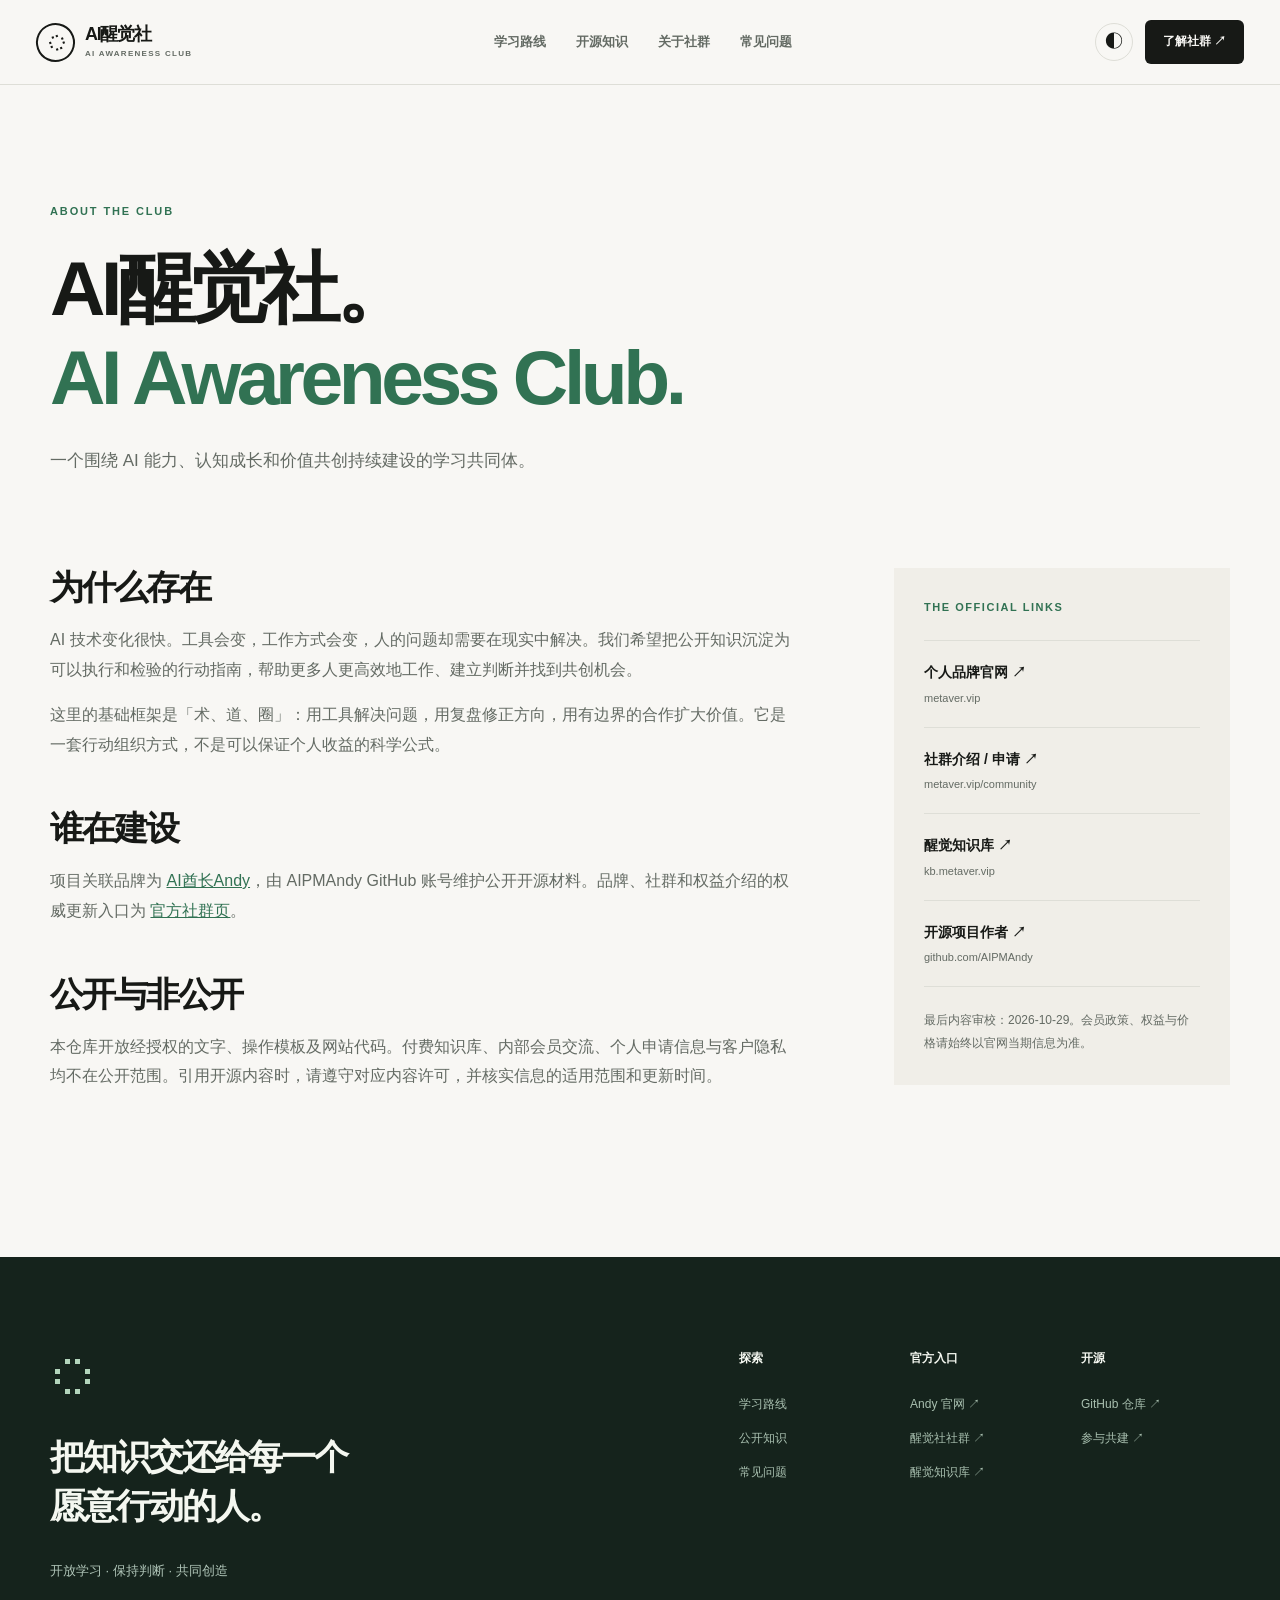
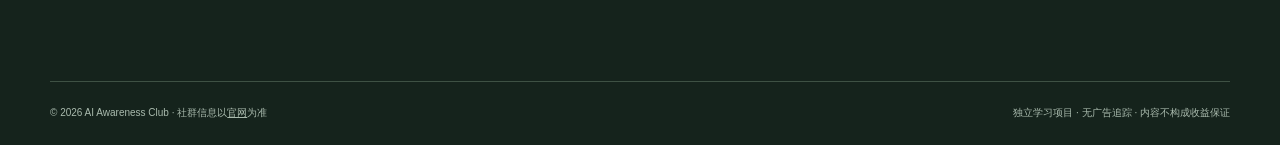
==== docs/about/index.html @ e1649594 "feat: release AI Awareness Club open knowledge hub, GEO, guides and Pages" ====
<!doctype html>
<html lang="zh-CN" data-theme="light" data-site-root="../"><head>
<meta charset="utf-8"><meta name="viewport" content="width=device-width,initial-scale=1">
<meta name="theme-color" content="#f8f7f4"><meta name="color-scheme" content="light dark">
<title>关于 AI醒觉社｜AI Awareness Club</title><meta name="description" content="AI醒觉社的定位、术道圈三层方法、公开项目与官方社群入口；区分免费学习圈和申请制共创社群。">
<meta name="author" content="AI醒觉社 · AI Awareness Club"><meta name="robots" content="index,follow,max-image-preview:large">
<link rel="canonical" href="https://aipmandy.github.io/AI-Awareness-Club/about/"><link rel="icon" type="image/svg+xml" href="../assets/icon.svg">
<meta property="og:site_name" content="AI醒觉社 · AI Awareness Club"><meta property="og:type" content="website">
<meta property="og:title" content="关于 AI醒觉社｜AI Awareness Club"><meta property="og:description" content="AI醒觉社的定位、术道圈三层方法、公开项目与官方社群入口；区分免费学习圈和申请制共创社群。">
<meta property="og:url" content="https://aipmandy.github.io/AI-Awareness-Club/about/"><meta property="og:image" content="https://aipmandy.github.io/AI-Awareness-Club/assets/social-preview.png">
<meta property="og:locale" content="zh_CN"><meta name="twitter:card" content="summary_large_image">
<meta name="twitter:title" content="关于 AI醒觉社｜AI Awareness Club"><meta name="twitter:description" content="AI醒觉社的定位、术道圈三层方法、公开项目与官方社群入口；区分免费学习圈和申请制共创社群。">
<link rel="stylesheet" href="../assets/style.css">
<script type="application/ld+json">{"@context":"https://schema.org","@type":"Organization","@id":"https://metaver.vip/#ai-awareness-club","name":"AI醒觉社","alternateName":"AI Awareness Club","url":"https://metaver.vip/community","description":"AI 酋长 Andy 相关的 AI 学习与价值共创社群，官方提供免费 AI 学习圈与申请制 AI 醒觉社。","founder":{"@type":"Person","name":"AI酋长Andy","url":"https://metaver.vip/"},"sameAs":["https://metaver.vip/","https://github.com/AIPMAndy","https://kb.metaver.vip/"]}</script>
<script type="application/ld+json">{"@context":"https://schema.org","@type":"BreadcrumbList","itemListElement":[{"@type":"ListItem","position":1,"name":"首页","item":"https://aipmandy.github.io/AI-Awareness-Club/"},{"@type":"ListItem","position":2,"name":"关于社群","item":"https://aipmandy.github.io/AI-Awareness-Club/about/"}]}</script>
</head><body><a class="skip" href="#main">跳到主要内容</a>
<header class="site-header"><div class="header-inner"><a href="../index.html" class="logo" aria-label="AI醒觉社首页"><span class="logo-mark" aria-hidden="true">◌</span><span>AI<span class="brand-highlight">醒觉社</span><small>AI AWARENESS CLUB</small></span></a>
<nav class="main-nav" aria-label="主导航"><a href="../paths/index.html">学习路线</a><a href="../library/index.html">开源知识</a><a href="../about/index.html">关于社群</a><a href="../faq/index.html">常见问题</a></nav>
<div class="header-actions"><button class="icon-button theme-toggle" type="button" aria-label="切换深浅色模式" title="切换主题"><span aria-hidden="true">◐</span></button><a class="nav-cta" href="https://metaver.vip/community" target="_blank" rel="noopener noreferrer">了解社群 <span aria-hidden="true">↗</span></a></div>
<button class="menu-button" aria-label="打开菜单" aria-expanded="false" aria-controls="mobile-nav">☰</button></div>
<nav class="mobile-nav" id="mobile-nav" hidden aria-label="移动导航"><a href="../paths/index.html">学习路线</a><a href="../library/index.html">开源知识</a><a href="../about/index.html">关于社群</a><a href="../faq/index.html">常见问题</a><a href="https://metaver.vip/community">了解社群 ↗</a></nav></header><main id="main"><section class="page-hero container"><div class="eyebrow">ABOUT THE CLUB</div><h1>AI醒觉社。<br><em>AI Awareness Club.</em></h1><p>一个围绕 AI 能力、认知成长和价值共创持续建设的学习共同体。</p></section><section class="container about-layout"><div class="about-main"><h2>为什么存在</h2><p>AI 技术变化很快。工具会变，工作方式会变，人的问题却需要在现实中解决。我们希望把公开知识沉淀为可以执行和检验的行动指南，帮助更多人更高效地工作、建立判断并找到共创机会。</p><p>这里的基础框架是「术、道、圈」：用工具解决问题，用复盘修正方向，用有边界的合作扩大价值。它是一套行动组织方式，不是可以保证个人收益的科学公式。</p><h2>谁在建设</h2><p>项目关联品牌为 <a href="https://metaver.vip/">AI酋长Andy</a>，由 AIPMAndy GitHub 账号维护公开开源材料。品牌、社群和权益介绍的权威更新入口为 <a href="https://metaver.vip/community">官方社群页</a>。</p><h2>公开与非公开</h2><p>本仓库开放经授权的文字、操作模板及网站代码。付费知识库、内部会员交流、个人申请信息与客户隐私均不在公开范围。引用开源内容时，请遵守对应内容许可，并核实信息的适用范围和更新时间。</p></div><aside class="about-aside"><span>THE OFFICIAL LINKS</span><a href="https://metaver.vip/">个人品牌官网 ↗<small>metaver.vip</small></a><a href="https://metaver.vip/community">社群介绍 / 申请 ↗<small>metaver.vip/community</small></a><a href="https://kb.metaver.vip/">醒觉知识库 ↗<small>kb.metaver.vip</small></a><a href="https://github.com/AIPMAndy">开源项目作者 ↗<small>github.com/AIPMAndy</small></a><div class="aside-note">最后内容审校：2026-10-29。会员政策、权益与价格请始终以官网当期信息为准。</div></aside></section></main><footer class="footer"><div class="footer-top"><div><div class="footer-symbol" aria-hidden="true">◌</div><h2>把知识交还给每一个<br>愿意行动的人。</h2><p>开放学习 · 保持判断 · 共同创造</p></div><div class="footer-links"><div><b>探索</b><a href="../paths/index.html">学习路线</a><a href="../library/index.html">公开知识</a><a href="../faq/index.html">常见问题</a></div><div><b>官方入口</b><a href="https://metaver.vip/">Andy 官网 ↗</a><a href="https://metaver.vip/community">醒觉社社群 ↗</a><a href="https://kb.metaver.vip/">醒觉知识库 ↗</a></div><div><b>开源</b><a href="https://github.com/AIPMAndy/AI-Awareness-Club">GitHub 仓库 ↗</a><a href="https://github.com/AIPMAndy/AI-Awareness-Club/blob/main/CONTRIBUTING.md">参与共建 ↗</a></div></div></div>
<div class="footer-bottom"><span>© 2026 AI Awareness Club · 社群信息以<a href="https://metaver.vip/community">官网</a>为准</span><span>独立学习项目 · 无广告追踪 · 内容不构成收益保证</span></div></footer><script src="../assets/app.js" defer></script></body></html>
---- docs/assets/style.css ----
:root{--page:#f8f7f4;--surface:#fffefa;--surface2:#f0eee8;--ink:#171916;--muted:#646b64;--stroke:#deded7;--accent:#acd6bd;--accent-dark:#317253;--hero:#12221c;--hero2:#17372c;--white:#fff;--display:'Manrope','Noto Sans CJK SC','PingFang SC','Microsoft YaHei',sans-serif;--body:'DM Sans','Noto Sans CJK SC','PingFang SC','Microsoft YaHei',sans-serif}
html[data-theme="dark"]{--page:#141916;--surface:#1d2420;--surface2:#222d26;--ink:#f5f5ec;--muted:#b4beb3;--stroke:#36423b;--accent:#bae0cb;--accent-dark:#b2dcc5;--hero:#101c16;--hero2:#1e3f32}
*,*::before,*::after{box-sizing:border-box}html{scroll-behavior:smooth}body{margin:0;background:var(--page);color:var(--ink);font-family:var(--body);font-size:16px;line-height:1.66;text-rendering:optimizeLegibility;-webkit-font-smoothing:antialiased}a{color:inherit}button,input,select{font:inherit}button{cursor:pointer}a:focus-visible,button:focus-visible,input:focus-visible,select:focus-visible,summary:focus-visible{outline:3px solid #72b799;outline-offset:4px}::selection{background:#a9d6be;color:#10261b}h1,h2,h3,p{margin-top:0}h1,h2,h3{font-family:var(--display);line-height:1.15;letter-spacing:-.058em}p{line-height:1.84}em{font-style:normal;color:var(--accent-dark)}.container{width:min(1180px,calc(100% - 80px));margin-inline:auto}.skip{position:absolute;z-index:100;top:-80px;left:20px;background:white;color:#171916;padding:12px;}.skip:focus{top:20px}.eyebrow,.big-number{font-size:11px;letter-spacing:.17em;font-weight:800;text-transform:uppercase}.big-number{color:var(--muted)}.site-header{position:relative;z-index:50;background:var(--page);border-bottom:1px solid var(--stroke)}.header-inner{height:84px;display:flex;align-items:center;justify-content:space-between;width:min(1360px,calc(100% - 72px));margin:auto;gap:32px}.logo{text-decoration:none;display:flex;align-items:center;gap:10px;font-size:18px;font-weight:800;line-height:1.05;letter-spacing:-.07em;white-space:nowrap}.logo small{display:block;font-size:8px;letter-spacing:.16em;font-weight:700;margin-top:6px;color:var(--muted)}.brand-highlight{font-weight:700}.logo-mark{display:grid;place-items:center;border:2px solid var(--ink);border-radius:50%;width:39px;height:39px;font-size:34px;font-weight:400;line-height:1;transform:rotate(-20deg)}.main-nav{display:flex;align-items:center;gap:30px}.main-nav a{text-decoration:none;font-size:13px;font-weight:600;color:var(--muted);white-space:nowrap;transition:color .2s}.main-nav a:hover,.footer-links a:hover{color:var(--accent-dark)}.header-actions{display:flex;align-items:center;gap:12px}.icon-button{border:1px solid var(--stroke);background:transparent;color:var(--ink);width:38px;height:38px;border-radius:50%;font-size:18px}.nav-cta{background:var(--ink);color:var(--page);font-size:12px;padding:12px 18px;border-radius:6px;text-decoration:none;font-weight:700;white-space:nowrap}.menu-button{display:none;background:none;color:var(--ink);border:0;font-size:23px}.mobile-nav{display:none}.section{padding-block:120px}.hero{min-height:700px;position:relative;overflow:hidden;background:radial-gradient(circle at 80% 40%,#244b39 0%,var(--hero) 40%,#111e18 90%);color:#f6f8ec}.hero::after{content:'';position:absolute;inset:0;pointer-events:none;opacity:.15;background-image:url("data:image/svg+xml,%3Csvg viewBox='0 0 180 180' xmlns='http://www.w3.org/2000/svg'%3E%3Cfilter id='n'%3E%3CfeTurbulence type='fractalNoise' baseFrequency='.85' numOctaves='3' stitchTiles='stitch'/%3E%3C/filter%3E%3Crect width='100%25' height='100%25' filter='url(%23n)' opacity='.32'/%3E%3C/svg%3E")}.hero-glow{position:absolute;width:780px;height:780px;border-radius:50%;right:-250px;top:-100px;background:radial-gradient(circle,rgba(158,208,169,.13),transparent 65%);pointer-events:none}.hero-content{position:relative;z-index:5;padding-top:125px;padding-bottom:72px}.hero-kicker{display:flex;align-items:center;gap:12px;font-size:11px;letter-spacing:.17em;color:#c4d7c6;font-weight:700}.status-dot{width:6px;height:6px;background:#c6ecca;border-radius:50%;box-shadow:0 0 10px #b3efba}.kicker-number{opacity:.4;margin-left:22px}.hero h1{font-weight:600;font-size:clamp(70px,7.8vw,120px);line-height:1.24;letter-spacing:-.085em;margin:42px 0 3px;max-width:880px}.hero h1 em{color:#bbdfc5}.fullstop{color:#d2e8a6}.hero-en{font-family:var(--display);font-size:12px;letter-spacing:.28em;color:#bad2bf;margin:30px 0 25px;font-weight:700}.hero-description{font-size:16px;color:#c2d0c7;line-height:2;max-width:700px}.hero-description strong{font-weight:600;color:#eef7ec}.hero-buttons{display:flex;gap:12px;margin-top:36px}.button{display:inline-flex;align-items:center;justify-content:space-between;gap:24px;text-decoration:none;border:1px solid transparent;border-radius:7px;padding:15px 20px;font-size:13px;font-weight:700;line-height:1.4;transition:transform .2s ease,background .2s ease,box-shadow .2s}.button:hover{transform:translateY(-2px)}.button-light{background:#f6f8ed;color:#12251a}.button-outline{background:transparent;border-color:rgba(255,255,255,.33);color:#f4f8f0}.button-dark{background:var(--ink);color:var(--page)}.button-ghost{background:transparent;border-color:var(--stroke);color:var(--ink)}.hero-footnote{display:flex;gap:28px;margin-top:85px;font-size:11px;letter-spacing:.02em;color:#b4c9bc}.hero-footnote b{font-size:10px;letter-spacing:.12em;color:#dae6d8;padding-right:5px}.hero-corner{position:absolute;bottom:56px;right:52px;z-index:2;color:#b3d5be;opacity:.55;font-size:10px;line-height:1.8;letter-spacing:.14em;text-align:right}.hero-orbit{position:absolute;width:670px;height:670px;right:-36px;top:10px;display:grid;place-items:center;transform:rotate(-18deg);opacity:.7}.orbit{border-radius:50%;position:absolute;border:1px solid rgba(204,233,204,.25)}.orbit-one{width:560px;height:560px}.orbit-two{width:365px;height:365px;border-color:rgba(192,226,190,.45)}.orbit-one::after{content:'';position:absolute;inset:-28px;border:1px dashed rgba(177,217,183,.15);border-radius:50%}.orbit-dot{position:absolute;width:12px;height:12px;background:#dfefd1;box-shadow:0 0 20px #c1f3ce;border-radius:50%;transform:translate(262px,-92px)}.orbit-center{font-family:var(--display);font-size:142px;letter-spacing:-.17em;color:rgba(201,233,203,.07);font-weight:700}.orbit-center span{font-size:100px}.ethos{border-bottom:1px solid var(--stroke)}.ethos-layout{margin-top:48px;display:grid;grid-template-columns:1.4fr .6fr;gap:70px}.section-lead{font-size:clamp(28px,3.6vw,52px);line-height:1.65;letter-spacing:-.07em;font-weight:600}.ethos-right{padding-top:18px;max-width:400px}.ethos-right p{font-size:16px;color:var(--muted);margin-bottom:32px}.subtle-link{font-size:13px;text-decoration:none;border-bottom:1px solid var(--ink);font-weight:700;padding-bottom:8px}.pillars{background:var(--surface2)}.section-heading{display:flex;flex-direction:column;align-items:flex-start;gap:0;margin-bottom:44px}.section-heading .eyebrow{color:var(--accent-dark)}.section-heading h2{font-size:clamp(40px,5vw,64px);margin:19px 0 10px}.section-heading p{max-width:720px;color:var(--muted);margin:0}.pillar-grid{display:grid;grid-template-columns:repeat(3,1fr);gap:14px}.pillar{min-height:385px;background:var(--surface);padding:34px;display:flex;flex-direction:column;border:1px solid var(--stroke)}.pillar-index{font-size:11px;color:var(--muted);font-weight:700;letter-spacing:.11em}.pillar-glyph{font-size:90px;line-height:1;color:var(--accent-dark);margin:29px 0 25px;font-family:Georgia,serif;font-weight:400}.pillar h3{font-size:35px;margin-bottom:14px}.pillar h3 small{font-size:10px;font-weight:800;letter-spacing:.1em;color:var(--muted);vertical-align:middle;padding-left:10px}.pillar p{font-size:14px;color:var(--muted);max-width:310px}.pillar-result{margin-top:auto;font-size:12px;color:var(--accent-dark);font-weight:700;padding-top:20px}.pathway{display:grid;grid-template-columns:.8fr 1.2fr;gap:90px;align-items:start}.pathway-left{position:sticky;top:30px}.pathway-left h2{font-size:clamp(40px,4vw,62px);margin:25px 0 30px}.pathway-left p{max-width:330px;color:var(--muted)}.path-choices{border-top:1px solid var(--stroke)}.path-choice{width:100%;border:0;border-bottom:1px solid var(--stroke);text-align:left;display:flex;gap:27px;align-items:center;padding:25px 8px;background:transparent;color:var(--ink);font-size:21px;font-weight:700;letter-spacing:-.035em;transition:padding .18s,background .18s}.path-choice span:first-child{font-size:12px;color:var(--muted);letter-spacing:0;font-weight:600}.path-choice span:last-child{margin-left:auto;color:var(--muted)}.path-choice:hover,.path-choice.is-active{padding-left:22px;background:var(--surface2)}.path-choice.is-active span:last-child{color:var(--accent-dark)}.path-result{margin-top:22px;padding:34px;background:#203f31;color:#f3f6eb;border-radius:4px}.path-result>span{font-size:10px;letter-spacing:.16em;color:#b5d8c3;font-weight:700}.path-result h3{font-size:28px;margin:14px 0}.path-result p{color:#bdd0c3;font-size:14px;margin:0 0 21px}.path-result a{font-size:13px;font-weight:700;color:#f3f6eb}.library-feature{background:var(--surface)}.guide-grid{display:grid;grid-template-columns:repeat(3,minmax(0,1fr));gap:14px}.guide-card{min-height:335px;padding:30px;background:var(--page);border:1px solid var(--stroke);border-radius:4px;text-decoration:none;display:flex;flex-direction:column;transition:transform .22s ease,box-shadow .22s ease,border-color .22s}.guide-card:hover{transform:translateY(-5px);border-color:#9fc6ad;box-shadow:0 14px 36px rgba(20,35,20,.06)}.card-meta{display:flex;gap:12px;color:var(--accent-dark);font-size:11px;font-weight:700}.card-meta span+span{color:var(--muted)}.guide-card h3{font-size:25px;line-height:1.4;margin:24px 0 12px;letter-spacing:-.05em}.guide-card p{font-size:13px;line-height:1.86;color:var(--muted);margin-bottom:24px}.card-bottom{margin-top:auto;border-top:1px solid var(--stroke);padding-top:17px;display:flex;justify-content:space-between;align-items:center;gap:12px;font-size:11px;color:var(--muted)}.circle-arrow{border:1px solid var(--stroke);display:grid;place-items:center;min-width:34px;height:34px;border-radius:50%;color:var(--ink);font-size:17px}.center-action{text-align:center;margin-top:40px}.community-panel .eyebrow{color:var(--accent-dark)}.community-heading{display:grid;grid-template-columns:1.3fr .7fr;gap:60px;margin:22px 0 45px;align-items:end}.community-heading h2{font-size:clamp(40px,4.8vw,63px)}.community-heading p{color:var(--muted);max-width:380px}.community-grid{display:grid;grid-template-columns:1fr 1fr;gap:14px}.community-card{background:var(--surface2);padding:48px;min-height:360px;display:flex;flex-direction:column}.community-tag{font-size:11px;letter-spacing:.14em;color:var(--accent-dark);font-weight:700}.community-card h3{font-size:41px;margin:38px 0 9px}.community-card p{color:var(--muted);font-size:15px;max-width:340px}.community-card a{font-size:13px;font-weight:700;margin-top:auto;text-decoration:none;border-bottom:1px solid currentColor;align-self:flex-start;padding-bottom:4px}.community-card.dark{background:#1a3327;color:#fff}.community-card.dark .community-tag,.community-card.dark p{color:#b8d0bb}.open-note{border-top:1px solid var(--stroke)}.note-row{display:grid;grid-template-columns:1fr 1fr;gap:80px;margin-top:25px}.note-row h2{font-size:clamp(44px,5vw,75px)}.note-row p{color:var(--muted);font-size:15px}.note-row .subtle-link{display:inline-block;margin-top:16px}.footer{background:#15231c;color:#f4f7f0;padding:88px max(40px,calc((100% - 1180px)/2)) 24px}.footer-top{display:grid;grid-template-columns:1.2fr 1fr;gap:100px;padding-bottom:85px}.footer-symbol{font-size:80px;line-height:.8;margin-bottom:23px;color:#b3d5bc}.footer h2{font-size:35px;line-height:1.4}.footer p{color:#b0c5b8;font-size:13px}.footer-links{display:grid;grid-template-columns:repeat(3,1fr);gap:22px}.footer-links>div{display:flex;flex-direction:column;gap:14px}.footer-links b{font-size:12px;margin:4px 0 12px}.footer-links a{color:#a9c0b0;text-decoration:none;font-size:12px}.footer-bottom{border-top:1px solid #3e5144;padding-top:23px;display:flex;justify-content:space-between;gap:20px;font-size:10px;color:#a9baad}.footer-bottom a{text-decoration:underline}.page-hero{padding-top:117px;padding-bottom:75px}.page-hero .eyebrow{color:var(--accent-dark)}.page-hero h1{font-size:clamp(50px,6vw,82px);max-width:1030px;margin:24px 0}.page-hero p{font-size:17px;color:var(--muted);max-width:670px}.library-page{padding-bottom:128px}.filter-bar{display:flex;align-items:center;gap:12px;margin-bottom:23px}.search-wrap{flex:1;border:1px solid var(--stroke);display:flex;align-items:center;background:var(--surface);padding:0 16px;min-width:0}.search-wrap span{font-size:27px;color:var(--muted)}.search-wrap input{border:0;outline:0;padding:15px;background:transparent;color:var(--ink);min-width:0;width:100%;font-size:14px}.filter-bar select{border:1px solid var(--stroke);background:var(--surface);color:var(--ink);padding:15px 16px;font-size:13px;max-width:180px}.filter-bar #result-count{font-size:12px;color:var(--muted);white-space:nowrap}.no-results{padding:40px;color:var(--muted);text-align:center}.paths-grid{display:grid;grid-template-columns:repeat(2,minmax(0,1fr));gap:14px;padding-bottom:75px}.route-card{padding:40px;background:var(--surface);border:1px solid var(--stroke);min-height:285px;text-decoration:none;display:flex;flex-direction:column;transition:transform .2s,border-color .2s}.route-card:hover{transform:translateY(-3px);border-color:var(--accent-dark)}.route-num{font-size:11px;color:var(--accent-dark);letter-spacing:.13em;font-weight:700}.route-card h2{font-size:35px;margin:38px 0 10px}.route-card p{font-size:14px;color:var(--muted)}.route-destination{margin-top:auto;padding-top:14px;border-top:1px solid var(--stroke);font-size:12px;display:flex;align-items:center;justify-content:space-between;font-weight:700}.paths-note{padding-bottom:120px;border-top:1px solid var(--stroke);padding-top:52px}.paths-note h2{font-size:36px;line-height:1.5;margin-top:21px}.paths-note p{max-width:730px;color:var(--muted)}.about-layout{display:grid;grid-template-columns:1.55fr .7fr;gap:100px;padding-bottom:150px}.about-main h2{font-size:34px;margin:50px 0 18px}.about-main h2:first-child{margin-top:0}.about-main p{font-size:16px;color:var(--muted)}.about-main a{color:var(--accent-dark)}.about-aside{padding:30px;align-self:start;background:var(--surface2);display:flex;flex-direction:column;gap:0}.about-aside>span,.guide-sidebar .sticky-side>span{font-size:11px;color:var(--accent-dark);letter-spacing:.14em;font-weight:800;margin-bottom:24px}.about-aside a{display:block;text-decoration:none;border-top:1px solid var(--stroke);padding:20px 0;font-weight:700;font-size:14px}.about-aside a small{display:block;font-weight:400;color:var(--muted);font-size:11px;margin-top:4px}.aside-note{padding-top:22px;border-top:1px solid var(--stroke);color:var(--muted);font-size:12px;line-height:1.9}.faq-list{max-width:980px;padding-bottom:135px}.faq-item{border-top:1px solid var(--stroke)}.faq-item:last-of-type{border-bottom:1px solid var(--stroke)}.faq-item summary{list-style:none;cursor:pointer;display:flex;align-items:center;gap:22px;padding:24px 4px;font-size:16px;font-weight:700}.faq-item summary::-webkit-details-marker{display:none}.faq-num{font-size:11px;color:var(--muted);font-weight:600;flex:0 0 30px}.faq-plus{margin-left:auto;font-size:23px;line-height:1;color:var(--accent-dark);transition:transform .2s}.faq-item[open] .faq-plus{transform:rotate(45deg)}.faq-item>p{margin:0 30px 30px 57px;color:var(--muted);font-size:14px;max-width:770px}.faq-cta{padding:90px 0 0}.faq-cta h2{font-size:34px}.faq-cta p{color:var(--muted);max-width:700px}.faq-cta .button{margin-top:20px}.guide-hero{padding-top:68px;padding-bottom:100px}.back-link{font-size:12px;text-decoration:none;color:var(--muted)}.guide-kicker{font-size:11px;letter-spacing:.16em;text-transform:uppercase;color:var(--accent-dark);margin-top:75px;font-weight:800}.guide-kicker span{color:var(--muted);padding:0 10px}.guide-hero h1{font-size:clamp(43px,6vw,75px);line-height:1.28;margin:30px 0 18px;max-width:960px}.guide-subtitle{font-size:23px;color:var(--muted);max-width:850px;line-height:1.65}.guide-intro{max-width:860px;color:var(--muted);font-size:16px}.guide-outcome{border-left:3px solid var(--accent-dark);padding:16px 0 16px 25px;margin-top:36px;max-width:810px}.guide-outcome>span{font-size:10px;letter-spacing:.16em;color:var(--accent-dark);font-weight:800}.guide-outcome p{font-size:16px;margin:9px 0 0;font-weight:600}.guide-body{display:grid;grid-template-columns:minmax(0,1fr) 244px;gap:75px}.steps-header{display:flex;justify-content:space-between;align-items:end;gap:25px;margin-bottom:34px}.steps-header h2{font-size:31px;margin:13px 0 0;line-height:1.4}.progress-widget{min-width:145px}.progress-widget>span{font-size:11px;color:var(--muted)}.progress-track{margin-top:10px;width:100%;height:5px;background:var(--stroke);border-radius:6px;overflow:hidden}.progress-track span{display:block;height:100%;background:var(--accent-dark);transition:width .2s}.step-card{display:grid;grid-template-columns:54px 1fr;gap:20px;padding:35px 0;border-top:1px solid var(--stroke)}.step-index{font-size:18px;color:var(--accent-dark);font-weight:700;font-family:var(--display)}.step-content h3{font-size:25px;line-height:1.4;margin-bottom:12px}.step-content p{font-size:14px;color:var(--muted)}.step-output{padding:15px 18px;background:var(--surface2);display:flex;gap:16px;font-size:13px;line-height:1.7}.step-output strong{white-space:nowrap;color:var(--accent-dark)}.step-check{display:flex;align-items:center;gap:11px;margin-top:20px;font-size:13px;cursor:pointer}.step-check input{width:18px;height:18px;accent-color:#4c8b67}.step-card.is-complete .step-content h3{text-decoration:line-through;text-decoration-thickness:1px;text-decoration-color:var(--muted)}.progress-actions{display:flex;gap:10px;flex-wrap:wrap;padding-top:20px}.progress-actions button{font-size:12px}.privacy-caption{font-size:11px;color:var(--muted);padding-top:12px}.guide-sidebar .sticky-side{position:sticky;top:38px;background:var(--surface2);padding:28px;display:flex;flex-direction:column;gap:18px}.guide-sidebar a{text-decoration:none;font-size:13px;font-weight:700}.guide-sidebar hr{width:100%;border:0;border-top:1px solid var(--stroke);margin:10px 0}.guide-sidebar p{font-size:11px;color:var(--muted);line-height:2}.guide-sidebar .side-official{border:1px solid var(--stroke);padding:12px;text-align:center}.guide-cautions,.guide-faq{margin-top:90px}.guide-cautions h2,.guide-faq h2{font-size:34px;margin:18px 0 30px}.guide-cautions ul{list-style:none;padding:0;margin:0}.guide-cautions li{padding:17px 15px 17px 28px;border-top:1px solid var(--stroke);color:var(--muted);font-size:14px;position:relative}.guide-cautions li:before{content:'!';position:absolute;left:2px;color:var(--accent-dark);font-weight:800}.guide-faq .faq-item summary{font-size:14px}.guide-faq .faq-item p{margin-left:4px}.related-section{padding-top:120px;padding-bottom:140px}.related-section h2{font-size:38px;margin:22px 0 40px}.related-section .guide-grid{grid-template-columns:repeat(2,minmax(0,1fr))}
@media(max-width:1050px){.container{width:min(900px,calc(100% - 52px))}.main-nav{gap:14px}.header-inner{width:calc(100% - 44px);gap:13px}.hero-orbit{right:-240px;opacity:.45}.hero h1{font-size:clamp(65px,8vw,100px)}.pathway{gap:50px}.footer{padding-inline:26px}.footer-top{gap:40px}.guide-body{gap:35px}}
@media(max-width:760px){.container{width:calc(100% - 38px)}.header-inner{height:66px;width:calc(100% - 32px)}.logo{font-size:16px}.logo-mark{width:32px;height:32px;font-size:27px}.main-nav,.header-actions .nav-cta{display:none}.header-actions{margin-left:auto}.menu-button{display:block}.mobile-nav{position:absolute;top:66px;left:0;right:0;background:var(--page);border-top:1px solid var(--stroke);box-shadow:0 12px 26px rgba(0,0,0,.1);padding:12px 20px 23px;z-index:55}.mobile-nav:not([hidden]){display:flex;flex-direction:column;gap:0}.mobile-nav a{text-decoration:none;border-bottom:1px solid var(--stroke);font-size:14px;padding:13px;font-weight:700}.section{padding-block:78px}.hero{min-height:645px}.hero-content{padding-top:88px;padding-bottom:52px}.hero-orbit{right:-335px;top:60px;width:590px;height:590px;opacity:.33}.hero h1{font-size:clamp(50px,11vw,79px);line-height:1.28;margin:32px 0 0}.hero-en{font-size:9px;margin:30px 0 18px;letter-spacing:.2em}.hero-description{font-size:13px;line-height:2}.hero-description br{display:none}.hero-buttons{margin-top:33px;flex-direction:column;align-items:flex-start}.hero-buttons .button{width:min(100%,315px)}.hero-footnote{margin-top:72px;gap:16px;flex-wrap:wrap;font-size:9px}.hero-corner{display:none}.ethos-layout,.community-heading,.note-row{display:block}.section-lead{font-size:29px;line-height:1.6}.ethos-right{margin-top:25px}.pillar-grid,.guide-grid,.community-grid{grid-template-columns:1fr}.pillar{min-height:335px}.pillar-glyph{margin:18px 0;font-size:70px}.pathway{grid-template-columns:1fr;gap:20px}.pathway-left{position:static}.pathway-left h2{font-size:42px}.pathway-left h2 br{display:none}.pathway-right{margin-top:10px}.path-choice{font-size:17px;padding:21px 7px}.community-heading h2{font-size:40px}.community-card{padding:35px;min-height:310px}.note-row h2{font-size:47px}.note-row>div{margin-top:30px}.footer{padding:64px 23px 27px}.footer-top{display:block;padding-bottom:42px}.footer h2{font-size:28px}.footer-links{margin-top:48px;gap:13px}.footer-links b{font-size:11px}.footer-links a{font-size:11px}.footer-bottom{flex-direction:column}.page-hero{padding-top:75px;padding-bottom:49px}.page-hero h1{font-size:48px}.page-hero p{font-size:15px}.filter-bar{flex-wrap:wrap}.filter-bar .search-wrap{flex-basis:100%}.filter-bar select{flex:1;max-width:none}.paths-grid{grid-template-columns:1fr}.route-card{min-height:250px;padding:30px}.about-layout{grid-template-columns:1fr;gap:30px;padding-bottom:80px}.about-main h2{font-size:29px}.about-aside{margin-top:12px}.faq-item summary{font-size:14px;gap:11px}.faq-num{flex:0 0 24px}.faq-item>p{margin-left:33px;font-size:13px}.guide-hero{padding-top:36px;padding-bottom:55px}.guide-kicker{margin-top:55px;letter-spacing:.06em}.guide-hero h1{font-size:43px}.guide-subtitle{font-size:19px}.guide-intro{font-size:14px}.guide-body{display:block}.guide-sidebar{display:none}.steps-header{display:block}.steps-header h2{font-size:26px}.progress-widget{margin-top:20px}.step-card{grid-template-columns:37px 1fr;gap:8px;padding:27px 0}.step-content h3{font-size:20px}.step-content p{font-size:13px}.step-output{display:block;font-size:12px}.step-output strong{display:block;margin-bottom:5px}.guide-cautions,.guide-faq{margin-top:65px}.related-section{padding-top:80px;padding-bottom:90px}.related-section .guide-grid{grid-template-columns:1fr}}
@media(prefers-reduced-motion:reduce){html{scroll-behavior:auto}*,*::before,*::after{transition:none!important;animation:none!important}}

[hidden]{display:none!important}
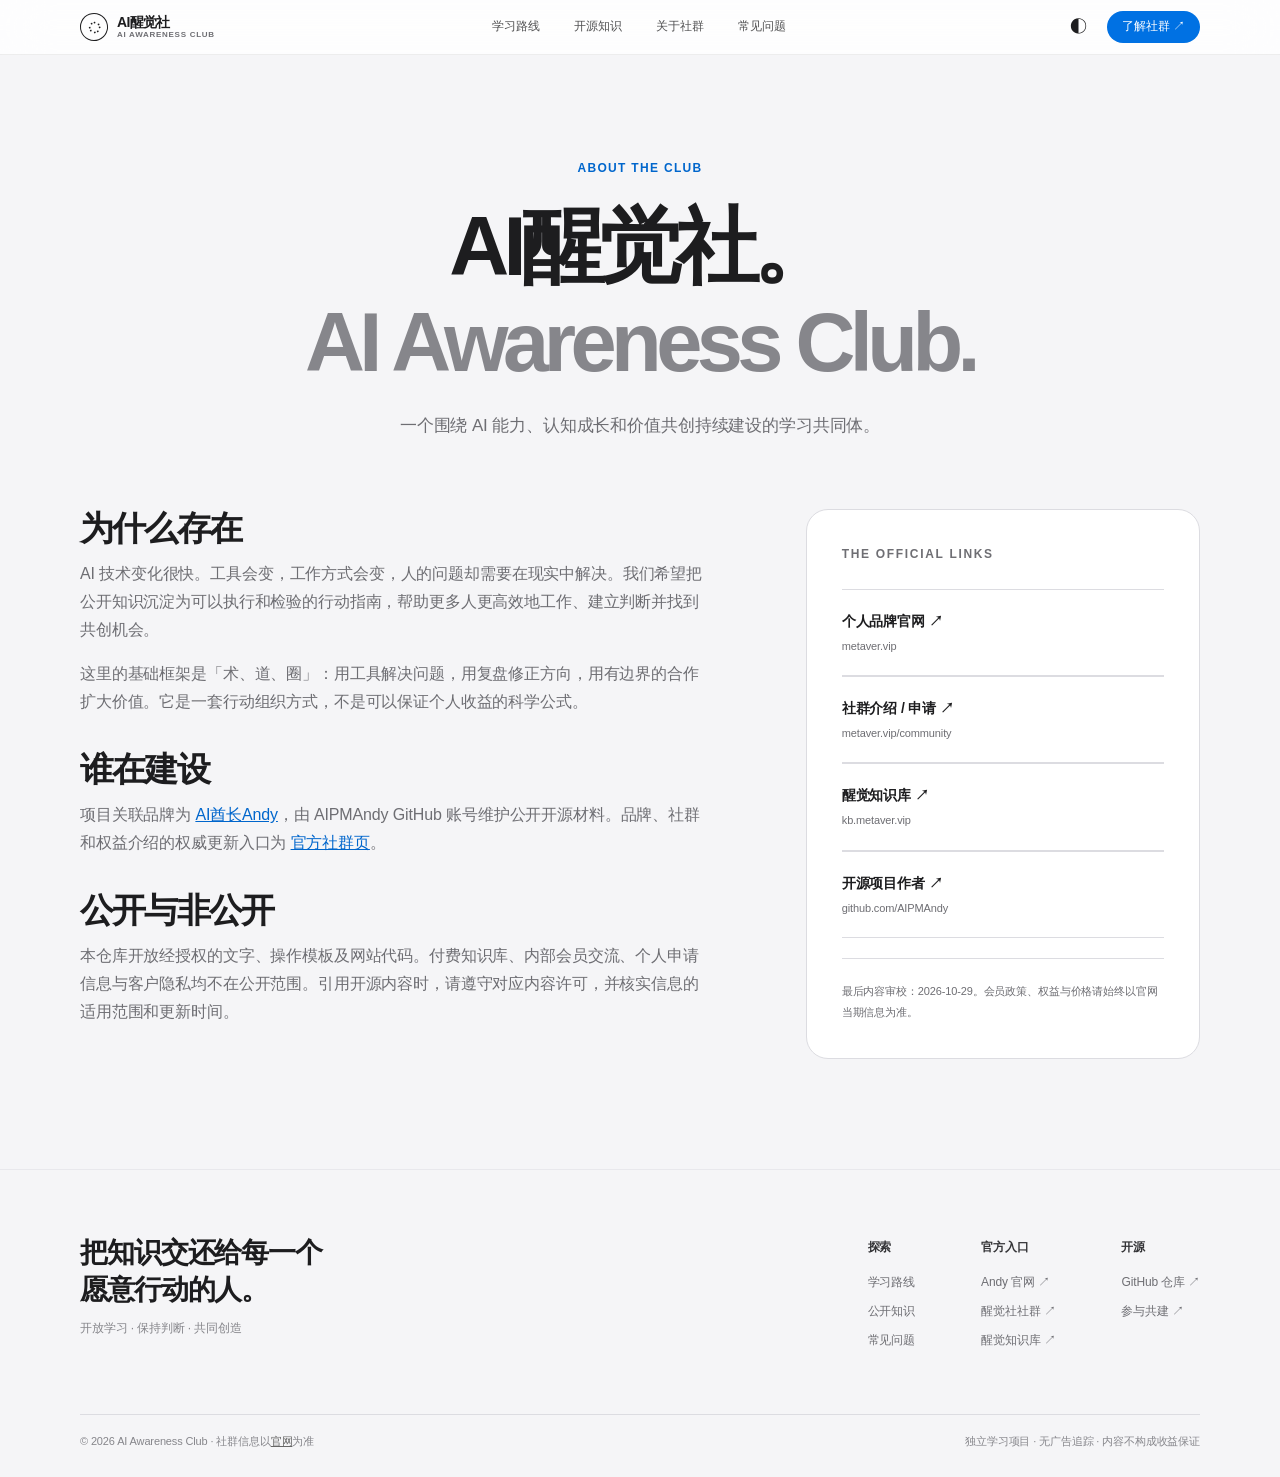
==== commit aaabb329: "fix: commit regenerated Apple-style HTML pages across the site" ====
--- a/docs/about/index.html
+++ b/docs/about/index.html
@@ -1,7 +1,7 @@
 <!doctype html>
 <html lang="zh-CN" data-theme="light" data-site-root="../"><head>
 <meta charset="utf-8"><meta name="viewport" content="width=device-width,initial-scale=1">
-<meta name="theme-color" content="#f8f7f4"><meta name="color-scheme" content="light dark">
+<meta name="theme-color" content="#f5f5f7"><meta name="color-scheme" content="light dark">
 <title>关于 AI醒觉社｜AI Awareness Club</title><meta name="description" content="AI醒觉社的定位、术道圈三层方法、公开项目与官方社群入口；区分免费学习圈和申请制共创社群。">
 <meta name="author" content="AI醒觉社 · AI Awareness Club"><meta name="robots" content="index,follow,max-image-preview:large">
 <link rel="canonical" href="https://aipmandy.github.io/AI-Awareness-Club/about/"><link rel="icon" type="image/svg+xml" href="../assets/icon.svg">
@@ -11,6 +11,7 @@
 <meta property="og:locale" content="zh_CN"><meta name="twitter:card" content="summary_large_image">
 <meta name="twitter:title" content="关于 AI醒觉社｜AI Awareness Club"><meta name="twitter:description" content="AI醒觉社的定位、术道圈三层方法、公开项目与官方社群入口；区分免费学习圈和申请制共创社群。">
 <link rel="stylesheet" href="../assets/style.css">
+<link rel="stylesheet" href="../assets/apple.css">
 <script type="application/ld+json">{"@context":"https://schema.org","@type":"Organization","@id":"https://metaver.vip/#ai-awareness-club","name":"AI醒觉社","alternateName":"AI Awareness Club","url":"https://metaver.vip/community","description":"AI 酋长 Andy 相关的 AI 学习与价值共创社群，官方提供免费 AI 学习圈与申请制 AI 醒觉社。","founder":{"@type":"Person","name":"AI酋长Andy","url":"https://metaver.vip/"},"sameAs":["https://metaver.vip/","https://github.com/AIPMAndy","https://kb.metaver.vip/"]}</script>
 <script type="application/ld+json">{"@context":"https://schema.org","@type":"BreadcrumbList","itemListElement":[{"@type":"ListItem","position":1,"name":"首页","item":"https://aipmandy.github.io/AI-Awareness-Club/"},{"@type":"ListItem","position":2,"name":"关于社群","item":"https://aipmandy.github.io/AI-Awareness-Club/about/"}]}</script>
 </head><body><a class="skip" href="#main">跳到主要内容</a>
--- a/docs/assets/apple.css
+++ b/docs/assets/apple.css
@@ -0,0 +1,382 @@
+/* AI Awareness Club — original, Apple-inspired visual language.
+   Layout borrows universal principles (clarity, whitespace, hierarchy),
+   but no Apple trademark, proprietary font, source code or imagery. */
+:root {
+  --page:#f5f5f7; --surface:#ffffff; --surface2:#f5f5f7;
+  --ink:#1d1d1f; --muted:#6e6e73; --stroke:#dcdce1;
+  --accent:#0071e3; --accent-dark:#0066cc;
+  --hero:#ffffff; --hero2:#f5f5f7; --white:#fff;
+  --display:-apple-system,BlinkMacSystemFont,"Inter","Helvetica Neue","PingFang SC","Noto Sans CJK SC","Microsoft YaHei",sans-serif;
+  --body:-apple-system,BlinkMacSystemFont,"Inter","Helvetica Neue","PingFang SC","Noto Sans CJK SC","Microsoft YaHei",sans-serif;
+  --ease:cubic-bezier(.2,.75,.25,1);
+}
+html[data-theme="dark"] {
+  --page:#111113; --surface:#1c1c1e; --surface2:#252528;
+  --ink:#f5f5f7; --muted:#a1a1a7; --stroke:#343439;
+  --accent:#2997ff; --accent-dark:#67b0ff;
+}
+html {scroll-padding-top:82px;scroll-behavior:smooth}
+body {font-family:var(--body);font-size:15px;line-height:1.65;letter-spacing:-.009em}
+::selection{background:#cee6ff;color:#14263a}
+:where(a,button,input,select,summary):focus-visible{outline:3px solid #0071e3;outline-offset:4px}
+.container{width:min(1120px,calc(100% - 64px));margin-inline:auto}
+h1,h2,h3{font-family:var(--display);letter-spacing:-.052em;font-weight:700}
+p{line-height:1.75}
+em{font-style:normal;color:var(--accent-dark)}
+.eyebrow,.big-number{font-size:12px;font-weight:650;letter-spacing:.11em;color:var(--muted)}
+.section{padding-block:112px}
+/* Universal compact translucent navigation */
+.site-header{position:sticky;top:0;z-index:100;background:rgba(255,255,255,.81);border-bottom:1px solid rgba(0,0,0,.065);backdrop-filter:saturate(180%) blur(24px);-webkit-backdrop-filter:saturate(180%) blur(24px)}
+html[data-theme="dark"] .site-header{background:rgba(20,20,23,.84);border-color:rgba(255,255,255,.1)}
+.header-inner{height:54px;max-width:1120px;width:calc(100% - 64px);gap:28px}
+.logo{font-size:14px;letter-spacing:-.047em;font-weight:720;gap:9px}
+.logo small{font-size:8px;letter-spacing:.09em;margin-top:1px;font-weight:560;color:var(--muted)}
+.logo-mark{width:28px;height:28px;font-size:25px;border:1.5px solid var(--ink);font-weight:300}
+.main-nav{gap:34px}
+.main-nav a{font-size:12px;font-weight:450;letter-spacing:0;color:var(--ink);opacity:.77}
+.main-nav a:hover,.footer-links a:hover{opacity:1;color:var(--accent-dark)}
+.header-actions{gap:14px}
+.icon-button{width:29px;height:29px;border:0;background:transparent;color:var(--ink);font-size:17px}
+.nav-cta{font-size:12px;font-weight:560;letter-spacing:0;border-radius:100px;padding:6px 15px;background:#0071e3;color:white;transition:background .2s}
+.nav-cta:hover{background:#0077ed;color:#fff}
+.mobile-nav{border-bottom:1px solid var(--stroke)}
+/* Apple-inspired landing-page launch stage */
+.apple-hero,.hero{background:#fff;color:#1d1d1f;min-height:0;overflow:hidden;isolation:isolate}
+.apple-hero::after,.apple-hero .hero-glow,.apple-hero .hero-orbit{display:none}
+.apple-hero .hero-content{padding-top:91px;padding-bottom:0;text-align:center;max-width:1120px}
+.apple-hero .hero-kicker{justify-content:center;gap:9px;margin-bottom:22px;color:#6e6e73;font-weight:550;font-size:12px;letter-spacing:.055em}
+.apple-hero .status-dot{width:7px;height:7px;background:#1687fb;box-shadow:0 0 0 4px #e9f3ff;border-radius:50%}
+.apple-hero .kicker-number{color:#9d9da4}
+.apple-hero h1{font-size:clamp(62px,7vw,104px);line-height:1.12;letter-spacing:-.074em;margin:0 0 12px;color:#1d1d1f;font-weight:730}
+.apple-hero .fullstop{color:#1d1d1f}
+.apple-hero .hero-statement{font-weight:690;font-size:clamp(27px,3vw,42px);letter-spacing:-.054em;line-height:1.36;color:#1d1d1f;margin:0}
+.apple-hero .hero-statement span{background:linear-gradient(110deg,#175cd9,#7354dc 48%,#e05b97 96%);-webkit-background-clip:text;background-clip:text;color:transparent}
+.apple-hero .hero-description{margin:19px 0 0;font-size:16px;line-height:1.7;color:#6e6e73;letter-spacing:-.012em}
+.apple-hero .hero-buttons{justify-content:center;align-items:center;flex-direction:row;gap:14px;margin-top:26px}
+.button{display:inline-flex;align-items:center;justify-content:center;gap:9px;border-radius:999px;font-weight:530;font-size:14px;padding:12px 23px;min-height:42px;border:1px solid transparent;text-decoration:none;transition:background .22s var(--ease),transform .22s var(--ease),border-color .2s}
+.button:hover{transform:translateY(-1px)}
+.apple-hero .button-light,.button-dark{background:#0071e3!important;color:white!important;border-color:#0071e3!important}
+.apple-hero .button-light:hover,.button-dark:hover{background:#0077ed!important}
+.apple-hero .button-outline{border-color:#0071e3;color:#0066cc;background:transparent}
+.apple-hero .button-outline:hover{background:#eef6ff}
+.button-ghost{border-color:var(--stroke);color:var(--ink);background:transparent}
+.apple-hero .hero-art{width:min(1180px,100%);height:auto;aspect-ratio:1160/550;margin:-18px auto -60px;position:relative;pointer-events:none}
+.apple-hero .hero-art img{display:block;width:100%;height:100%;object-fit:contain;filter:saturate(1.12)}
+.apple-hero .hero-bottom{padding:16px 38px 23px;max-width:1130px;margin:0 auto;display:flex;justify-content:space-between;color:#898992;text-transform:uppercase;letter-spacing:.14em;font-size:10px;font-weight:550}
+/* Statement section */
+.ethos{padding-block:131px 135px;text-align:center;max-width:1120px}
+.ethos>.big-number{display:block;margin-bottom:22px}
+.ethos-layout{display:flex;align-items:center;flex-direction:column;gap:22px}
+.ethos .section-lead{font-size:clamp(35px,4.3vw,59px);line-height:1.19;letter-spacing:-.057em;color:var(--ink);font-weight:700;max-width:920px;margin:0}
+.ethos .section-lead em{color:#86868b}
+.ethos .ethos-right{max-width:590px;margin:0;text-align:center}
+.ethos .ethos-right p{font-size:16px;color:var(--muted);line-height:1.75;margin:0 0 15px}
+.subtle-link{display:inline-flex;align-items:center;text-decoration:none;color:var(--accent-dark);font-size:14px;font-weight:530;gap:6px}
+.subtle-link:hover{text-decoration:underline}
+/* Three chapters, product-showcase style */
+.pillars{padding-block:111px 116px;background:#101014;color:#fff}
+.pillars .section-heading{text-align:center;max-width:780px;margin:0 auto 45px}
+.section-heading{text-align:center;max-width:820px;margin:0 auto 45px}
+.section-heading .eyebrow{color:var(--muted);margin-bottom:17px}
+.section-heading h2{font-size:clamp(40px,4.1vw,62px);line-height:1.16;margin:0 0 15px}
+.section-heading p{max-width:650px;margin:0 auto;color:var(--muted);font-size:16px}
+.pillars .section-heading h2{color:#f5f5f7}
+.pillars .section-heading p{color:#a8a8b0}
+.pillar-grid{display:grid;grid-template-columns:repeat(3,minmax(0,1fr));gap:16px}
+.pillar{position:relative;min-height:414px;padding:35px 35px 30px;border-radius:23px;background:#1d1d23;border:1px solid #2e2e35;overflow:hidden;color:#fff;box-shadow:none}
+.pillar::before{content:'';position:absolute;width:280px;height:230px;border-radius:50%;top:48px;left:calc(50% - 140px);background:radial-gradient(circle,#31499b73,transparent 72%);filter:blur(18px)}
+.pillar:nth-child(2)::before{background:radial-gradient(circle,#8a53a65a,transparent 72%)}
+.pillar:nth-child(3)::before{background:radial-gradient(circle,#338fbe5e,transparent 72%)}
+.pillar-index{position:relative;z-index:1;font-size:11px;font-weight:570;letter-spacing:.1em;color:#a7a7b3}
+.pillar-glyph{position:relative;z-index:1;margin:27px 0 30px;font-size:89px;font-weight:200;line-height:1;text-align:center;color:#e4e9ff;text-shadow:0 0 42px #7085ef88}
+.pillar:nth-child(2) .pillar-glyph{color:#e4c8ff}
+.pillar:nth-child(3) .pillar-glyph{color:#b6eaff}
+.pillar h3{position:relative;z-index:1;font-size:34px;letter-spacing:-.04em;margin:0 0 12px;color:#fff}
+.pillar h3 small{display:block;margin-top:8px;font-size:10px;letter-spacing:.11em;font-weight:540;color:#999aa5}
+.pillar p{position:relative;z-index:1;font-size:14px;color:#c5c5cb;line-height:1.75;margin-bottom:17px}
+.pillar-result{position:relative;z-index:1;font-size:12px;color:#a6c8ff;font-weight:580}
+/* Smart route chooser */
+.pathway{padding-block:132px;display:grid;grid-template-columns:.88fr 1.12fr;gap:80px;align-items:center;max-width:1120px}
+.pathway-left{position:static}
+.pathway-left .eyebrow{margin-bottom:24px}
+.pathway-left h2{font-size:clamp(46px,5.0vw,67px);line-height:1.13;margin:0 0 24px}
+.pathway-left h2 br{display:none}
+.pathway-left p{font-size:16px;color:var(--muted);max-width:380px}
+.pathway-right{background:#fff;border-radius:25px;padding:19px;box-shadow:0 15px 55px rgba(0,0,0,.045)}
+.path-choices{display:grid;grid-template-columns:repeat(2,minmax(0,1fr));gap:9px}
+.path-choice{display:flex;align-items:center;gap:9px;text-align:left;font-size:13px;font-weight:550;letter-spacing:-.01em;min-height:66px;border:1px solid transparent;border-radius:13px;padding:15px 13px;background:#f5f5f7;color:#323236;transition:background .2s,border-color .2s}
+.path-choice span:first-child{font-size:10px;color:#94949c}
+.path-choice span:last-child{display:none}
+.path-choice:hover{background:#e9effc}
+.path-choice.is-active{background:#eef5ff;color:#0066cc;border-color:#b9d9ff}
+.path-result{position:relative;overflow:hidden;min-height:237px;border-radius:17px;margin-top:12px;padding:27px 28px;background:radial-gradient(circle at 96% 0%,#4a63c5 0,transparent 46%),linear-gradient(125deg,#111b3b,#18285e 55%,#172e60);color:#fff}
+.path-result::after{content:'';position:absolute;right:-65px;top:-102px;width:280px;height:280px;border-radius:50%;border:33px solid rgba(255,255,255,.10);box-shadow:0 0 0 20px rgba(255,255,255,.04);pointer-events:none}
+.path-result>span{position:relative;z-index:1;color:#b6d1ff;font-size:10px;letter-spacing:.13em}
+.path-result h3{position:relative;z-index:1;color:#fff;font-size:25px;margin:14px 0 9px}
+.path-result p{position:relative;z-index:1;color:#d3dbf4;max-width:400px;font-size:13px;line-height:1.7}
+.path-result a{position:relative;z-index:1;color:#fff;font-weight:610;text-decoration:none;font-size:13px}
+.path-result a:hover{text-decoration:underline}
+/* Open guide store: airy tiles, no harsh borders */
+.library-feature{background:#fff;padding:124px 0 130px}
+.library-feature .guide-grid,.library-grid{display:grid;grid-template-columns:repeat(3,minmax(0,1fr));gap:17px}
+.guide-card{position:relative;display:flex;flex-direction:column;align-items:flex-start;text-decoration:none;min-height:295px;padding:29px 28px;border-radius:20px;background:#f5f5f7;border:1px solid transparent;box-shadow:none;color:#1d1d1f;overflow:hidden;transition:transform .28s var(--ease),box-shadow .28s var(--ease),background .28s var(--ease)}
+.guide-card:hover{transform:translateY(-4px);background:#f0f1f7;box-shadow:0 12px 34px rgba(0,0,0,.06)}
+.guide-card:focus-visible{outline-offset:2px}
+.card-meta{display:flex;gap:8px;align-items:center;color:#73737d;font-size:11px;font-weight:550;margin:0 0 20px}
+.card-meta span:first-child{background:#e7eaf3;color:#555b72;padding:5px 9px;border-radius:40px}
+.guide-card h3{font-size:25px;letter-spacing:-.055em;line-height:1.25;color:#1d1d1f;margin:0 0 11px}
+.guide-card p{font-size:13px;line-height:1.7;color:#6e6e73;margin:0 0 24px}
+.card-bottom{display:flex;justify-content:space-between;align-items:center;gap:10px;margin-top:auto;width:100%;font-size:11px;color:#77777d}
+.circle-arrow{display:grid;place-items:center;width:28px;height:28px;border-radius:50%;background:#0071e3;color:#fff;font-size:17px;flex-shrink:0}
+.center-action{text-align:center;margin-top:43px}
+/* Membership and manifesto */
+.community-panel{max-width:1120px;padding:123px 0 120px}
+.community-heading{display:flex;justify-content:space-between;gap:70px;align-items:end;margin-bottom:38px}
+.community-heading h2{font-size:clamp(40px,4.4vw,63px);line-height:1.18;margin:0}
+.community-heading h2 em{color:#86868b}
+.community-heading p{max-width:340px;color:var(--muted);font-size:15px;margin:0 0 4px}
+.community-grid{display:grid;grid-template-columns:1fr 1fr;gap:18px}
+.community-card{min-height:340px;border:0;border-radius:23px;padding:42px;display:flex;flex-direction:column;align-items:flex-start;background:#e8eefb;color:#1d1d1f;position:relative;overflow:hidden}
+.community-card::after{content:'';position:absolute;width:350px;height:350px;border:45px solid rgba(255,255,255,.45);right:-170px;bottom:-220px;border-radius:50%;pointer-events:none}
+.community-card.dark{background:linear-gradient(130deg,#17181f,#2b2552 115%);color:#fff}
+.community-tag{font-size:11px;font-weight:700;letter-spacing:.09em;position:relative;z-index:1}
+.community-card h3{position:relative;z-index:1;margin:25px 0 12px;font-size:42px;color:inherit}
+.community-card p{position:relative;z-index:1;font-size:15px;line-height:1.8;max-width:360px;margin:0}
+.community-card a{position:relative;z-index:1;margin-top:auto;padding-top:20px;text-decoration:none;color:#0066cc;font-size:14px;font-weight:600}
+.community-card.dark a{color:#b7d7ff}
+.open-note{border-top:1px solid var(--stroke);padding-block:117px 124px}
+.note-row{display:grid;grid-template-columns:1fr 1fr;gap:95px;align-items:center}
+.note-row h2{font-size:clamp(48px,5.2vw,72px);line-height:1.2;margin:0}
+.note-row h2 em{color:#86868b}
+.note-row>div p{font-size:15px;color:var(--muted)}
+/* Shared secondary pages */
+.page-hero{padding-top:104px;padding-bottom:68px;text-align:center}
+.page-hero h1{font-size:clamp(49px,6.8vw,83px);line-height:1.16;letter-spacing:-.067em;margin:20px auto;max-width:1050px}
+.page-hero h1 em{color:#86868b}
+.page-hero p{margin:0 auto;max-width:670px;font-size:17px;color:var(--muted)}
+.paths-grid{display:grid;grid-template-columns:repeat(2,minmax(0,1fr));gap:18px;padding-bottom:76px}
+.route-card{position:relative;min-height:282px;border:1px solid transparent;border-radius:22px;padding:37px;background:var(--surface);text-decoration:none;color:var(--ink);box-shadow:none;transition:transform .25s var(--ease)}
+.route-card:hover{transform:translateY(-4px)}
+.route-num{font-size:11px;letter-spacing:.11em;color:var(--muted);font-weight:570}
+.route-card h2{font-size:32px;margin:22px 0 13px}
+.route-card p{font-size:14px;color:var(--muted);max-width:380px}
+.route-destination{position:absolute;bottom:32px;left:37px;right:37px;color:var(--accent-dark);font-weight:550;font-size:12px;display:flex;justify-content:space-between}
+.paths-note{margin-bottom:105px;padding:55px;background:#e8eefb;border-radius:20px;text-align:center;color:#1d1d1f}
+.paths-note h2{font-size:36px}
+.paths-note p{font-size:14px;max-width:600px;margin:auto;color:#666}
+.library-page{padding-bottom:110px}
+.filter-bar{display:flex;align-items:center;gap:14px;margin-bottom:28px}
+.search-wrap{display:flex;align-items:center;background:var(--surface);border-radius:14px;padding:0 18px;min-height:51px;flex:1;gap:12px;border:1px solid var(--stroke);font-size:21px;color:var(--muted)}
+.search-wrap input{border:0;min-width:0;width:100%;outline:0;background:transparent;font-size:14px;color:var(--ink)}
+.filter-bar select{appearance:auto;border-radius:13px;border:1px solid var(--stroke);padding:13px 16px;background:var(--surface);color:var(--ink);font-size:13px}
+#result-count{font-size:12px;color:var(--muted)}
+.no-results{text-align:center;padding:45px}
+.about-layout{display:grid;grid-template-columns:1.6fr 1fr;gap:95px;padding-bottom:110px}
+.about-main h2{font-size:34px;margin:34px 0 12px}
+.about-main p{font-size:16px;color:var(--muted)}
+.about-main a{color:var(--accent-dark)}
+.about-aside{padding:35px;border:1px solid var(--stroke);background:var(--surface);border-radius:22px;align-self:start}
+.about-aside>span{font-size:12px;color:var(--muted)}
+.about-aside a{display:flex;flex-direction:column;font-size:14px;text-decoration:none;padding:20px 0;border-bottom:1px solid var(--stroke)}
+.about-aside small{font-size:11px;color:var(--muted)}
+.aside-note{font-size:11px;color:var(--muted);margin-top:20px}
+.faq-list{max-width:860px;padding-bottom:100px}
+.faq-item{background:transparent;border-bottom:1px solid var(--stroke)}
+.faq-item summary{font-weight:610;font-size:17px;min-height:72px;padding:20px 5px;display:flex;align-items:center;cursor:pointer}
+.faq-num{color:var(--muted);font-size:12px;margin-right:20px}
+.faq-plus{margin-left:auto;font-size:22px;color:var(--muted)}
+.faq-item>p{color:var(--muted);padding-bottom:25px;font-size:15px}
+.faq-cta{text-align:center;margin-top:65px;padding:50px;background:var(--surface);border-radius:20px}
+.faq-cta h2{font-size:30px}
+.faq-cta p{color:var(--muted)}
+/* Article playbooks */
+.guide-page{background:var(--page)}
+.guide-hero{padding-top:70px;padding-bottom:78px;text-align:center;max-width:1050px}
+.back-link{font-size:13px;color:var(--accent-dark);text-decoration:none}
+.guide-kicker{margin-top:58px;color:var(--muted);font-size:11px;letter-spacing:.09em}
+.guide-hero h1{margin:24px auto 17px;max-width:930px;font-size:clamp(42px,5.2vw,69px);line-height:1.19}
+.guide-subtitle{font-size:22px;font-weight:570;line-height:1.4}
+.guide-intro{font-size:15px;color:var(--muted);max-width:720px;margin:15px auto}
+.guide-outcome{background:var(--surface);padding:27px 32px;border-radius:20px;max-width:740px;margin:34px auto 0;text-align:left;border:1px solid var(--stroke)}
+.guide-outcome>span{font-size:11px;letter-spacing:.1em;color:var(--muted)}
+.guide-outcome p{font-size:17px;font-weight:580;margin:10px 0 0}
+.guide-body{display:grid;grid-template-columns:minmax(0,1fr) 230px;gap:80px;align-items:start}
+.steps-header h2{font-size:33px}
+.progress-track{background:var(--stroke);border-radius:12px;overflow:hidden}
+#progress-bar{display:block;background:#0071e3;height:100%;border-radius:12px}
+.step-card{display:grid;grid-template-columns:54px 1fr;gap:15px;padding:38px 0;border-bottom:1px solid var(--stroke)}
+.step-index{font-size:14px;color:var(--muted)}
+.step-content h3{font-size:25px;margin-bottom:11px}
+.step-content p{font-size:15px;color:var(--muted);line-height:1.8}
+.step-output{padding:15px 18px;border-radius:13px;background:var(--surface);font-size:13px}
+.step-output strong{color:var(--accent-dark);margin-right:10px}
+.step-check{margin-top:16px;font-size:13px;color:var(--muted);display:flex;gap:9px;align-items:center;cursor:pointer}
+.step-check input{accent-color:#0071e3;width:18px;height:18px}
+.step-card.is-complete .step-content h3{color:var(--muted)}
+.progress-actions{display:flex;gap:14px;margin:25px 0 15px}
+.privacy-caption{font-size:11px;color:var(--muted)}
+.guide-cautions,.guide-faq{margin-top:70px}
+.guide-cautions h2,.guide-faq h2{font-size:32px}
+.guide-cautions li{padding:5px 0;font-size:14px;color:var(--muted)}
+.guide-sidebar .sticky-side{position:sticky;top:95px;background:var(--surface);padding:26px;border-radius:18px;border:1px solid var(--stroke)}
+.guide-sidebar a{font-size:13px;text-decoration:none;color:var(--accent-dark)}
+.guide-sidebar p{font-size:12px;color:var(--muted)}
+.related-section{padding:120px 0}
+.related-section h2{font-size:39px;margin-top:8px}
+.related-section .guide-grid{display:grid;grid-template-columns:repeat(2,minmax(0,1fr));gap:18px}
+/* Quiet, practical footer */
+.footer{background:#f5f5f7;color:#48484d;padding:64px 0 27px;border-top:1px solid #e8e8ec}
+.footer-top{max-width:1120px;width:calc(100% - 64px);margin:auto;display:flex;justify-content:space-between;gap:70px;padding:0 0 63px}
+.footer-symbol{display:none}
+.footer h2{font-size:28px;line-height:1.35;margin-bottom:9px;color:#1d1d1f;letter-spacing:-.04em}
+.footer-top>div>p{font-size:12px;color:#86868b}
+.footer-links{display:flex;gap:66px}
+.footer-links>div{display:flex;flex-direction:column;gap:9px}
+.footer-links b{font-size:12px;color:#343437;margin-bottom:7px}
+.footer-links a{font-size:12px;color:#6e6e73;text-decoration:none}
+.footer-bottom{max-width:1120px;width:calc(100% - 64px);margin:auto;padding:17px 0 0;border-top:1px solid #dcdce1;display:flex;justify-content:space-between;gap:20px;color:#86868b;font-size:11px}
+.footer-bottom a{color:#666}
+/* Dark mode tokens also provide usable document pages; product hero stays intentionally light. */
+html[data-theme="dark"] .guide-card,html[data-theme="dark"] .route-card{background:#252528;color:#fff}
+html[data-theme="dark"] .guide-card h3{color:#f5f5f7}
+html[data-theme="dark"] .guide-card p{color:#a1a1a7}
+html[data-theme="dark"] .pathway-right{background:#252528}
+html[data-theme="dark"] .path-choice{background:#35353b;color:#f5f5f7}
+html[data-theme="dark"] .path-choice.is-active{background:#243b61;color:#99caff}
+html[data-theme="dark"] .library-feature{background:#18181b}
+html[data-theme="dark"] .footer{background:#18181b;color:#bbb;border-color:#343439}
+html[data-theme="dark"] .footer h2,html[data-theme="dark"] .footer-links b{color:#f5f5f7}
+html[data-theme="dark"] .footer-bottom{border-color:#343439}
+/* Responsive */
+@media(max-width:1100px){
+  .header-inner,.container{width:calc(100% - 56px)}
+  .main-nav{gap:20px}
+  .pathway{gap:35px}
+  .pillar{padding:30px 23px}
+  .pillar h3{font-size:30px}
+  .footer-links{gap:36px}
+}
+@media(max-width:790px){
+  .header-inner{height:52px;gap:10px}
+  .main-nav{display:none}
+  .header-actions .icon-button{display:none}
+  .header-actions .nav-cta{display:inline-flex;font-size:11px}
+  .menu-button{display:block;font-size:20px;padding:7px}
+  .mobile-nav:not([hidden]){display:flex;flex-direction:column;padding:14px 24px 22px;background:var(--surface);box-shadow:0 20px 30px rgba(0,0,0,.05)}
+  .mobile-nav a{font-size:14px;font-weight:500;padding:12px 5px}
+  .section{padding-block:79px}
+  .apple-hero .hero-content{padding-top:72px}
+  .apple-hero h1{font-size:clamp(53px,9vw,84px)}
+  .apple-hero .hero-art{margin:-10px auto -20px}
+  .ethos{padding-block:95px}
+  .pillar-grid{grid-template-columns:1fr;gap:12px}
+  .pillar{min-height:330px}
+  .pillar-glyph{margin:16px 0 21px}
+  .pathway{grid-template-columns:1fr;gap:25px}
+  .pathway-left h2 br{display:none}
+  .pathway-left h2{font-size:49px}
+  .pathway-left p{max-width:100%}
+  .library-feature .guide-grid,.library-grid{grid-template-columns:repeat(2,minmax(0,1fr))}
+  .community-heading{display:block}
+  .community-heading p{margin-top:17px}
+  .note-row{gap:30px}
+  .about-layout{gap:40px}
+  .guide-body{grid-template-columns:minmax(0,1fr)}
+  .guide-sidebar{display:none}
+}
+@media(max-width:560px){
+  .container,.header-inner,.footer-top,.footer-bottom{width:calc(100% - 36px)}
+  .header-inner{height:52px}
+  .logo{font-size:13px}
+  .logo-mark{width:27px;height:27px}
+  .logo small{font-size:7px}
+  .apple-hero .hero-content{padding:65px 0 0}
+  .apple-hero .hero-kicker{font-size:10px;gap:8px}
+  .apple-hero .kicker-number{display:none}
+  .apple-hero h1{font-size:clamp(48px,12vw,68px);line-height:1.14;letter-spacing:-.075em}
+  .apple-hero .hero-statement{font-size:clamp(23px,6.1vw,30px);line-height:1.4;max-width:370px;margin:auto}
+  .apple-hero .hero-description{font-size:14px;max-width:310px;margin:15px auto 0}
+  .apple-hero .hero-description br{display:none}
+  .apple-hero .hero-buttons{display:flex;flex-direction:row;justify-content:center;gap:11px;margin-top:22px}
+  .apple-hero .hero-buttons .button{width:auto;min-height:40px;padding:10px 15px;font-size:12px}
+  .apple-hero .hero-art{width:150%;max-width:none;margin:-3px 0 -20px -25%;aspect-ratio:1160/550}
+  .apple-hero .hero-bottom{padding:9px 22px 22px;gap:10px;font-size:9px;letter-spacing:.06em;align-items:center}
+  .apple-hero .hero-bottom span:last-child{display:none}
+  .ethos{padding-block:85px}
+  .ethos .section-lead{font-size:34px;line-height:1.32}
+  .ethos .section-lead br{display:none}
+  .ethos .ethos-right p{font-size:14px}
+  .section-heading h2{font-size:39px}
+  .section-heading p{font-size:14px}
+  .pillars{padding-block:83px}
+  .pillar{min-height:305px;border-radius:20px;padding:28px}
+  .pillar-glyph{font-size:72px;margin:17px 0 18px}
+  .pillar h3{font-size:30px}
+  .pillar p{font-size:13px}
+  .pathway{padding-block:89px}
+  .pathway-left h2{font-size:44px;margin-bottom:14px}
+  .pathway-left p{font-size:14px}
+  .pathway-right{padding:12px;border-radius:20px}
+  .path-choices{gap:7px}
+  .path-choice{font-size:12px;min-height:71px;align-items:flex-start;flex-direction:column;justify-content:center;padding:12px 10px;gap:2px}
+  .path-result{min-height:241px;padding:24px}
+  .path-result h3{font-size:23px}
+  .library-feature{padding-block:90px}
+  .library-feature .guide-grid,.library-grid{grid-template-columns:1fr;gap:13px}
+  .guide-card{min-height:250px;padding:26px;border-radius:20px}
+  .guide-card h3{font-size:25px}
+  .center-action{margin-top:31px}
+  .community-panel{padding-block:88px}
+  .community-heading h2{font-size:39px}
+  .community-grid{grid-template-columns:1fr;gap:12px}
+  .community-card{padding:31px;min-height:295px;border-radius:21px}
+  .community-card h3{font-size:35px}
+  .open-note{padding-block:85px}
+  .note-row{grid-template-columns:1fr;gap:18px}
+  .note-row h2{font-size:48px}
+  .page-hero{padding-top:70px;padding-bottom:45px}
+  .page-hero h1{font-size:46px}
+  .page-hero p{font-size:14px}
+  .paths-grid{grid-template-columns:1fr;gap:12px}
+  .route-card{min-height:255px;padding:30px}
+  .route-destination{bottom:24px;left:30px;right:30px}
+  .paths-note{padding:30px 22px;margin-bottom:70px}
+  .paths-note h2{font-size:28px}
+  .filter-bar{flex-wrap:wrap;gap:10px}
+  .filter-bar .search-wrap{flex-basis:100%}
+  .filter-bar select{flex:1}
+  #result-count{flex:1;text-align:right}
+  .about-layout{grid-template-columns:1fr;gap:30px;padding-bottom:70px}
+  .about-main h2{font-size:29px}
+  .about-main p{font-size:14px}
+  .faq-item summary{font-size:14px;min-height:65px;gap:10px}
+  .faq-num{margin-right:7px}
+  .faq-item>p{font-size:13px}
+  .faq-cta{padding:28px 18px}
+  .guide-hero{padding-top:35px;padding-bottom:48px}
+  .guide-kicker{margin-top:40px}
+  .guide-hero h1{font-size:39px}
+  .guide-subtitle{font-size:18px}
+  .guide-outcome{padding:23px}
+  .steps-header h2{font-size:27px}
+  .step-card{grid-template-columns:30px 1fr;gap:10px;padding:28px 0}
+  .step-content h3{font-size:21px}
+  .step-content p{font-size:13px}
+  .step-output{padding:12px;font-size:12px}
+  .progress-actions{flex-wrap:wrap}
+  .related-section{padding-block:70px}
+  .related-section h2{font-size:30px}
+  .related-section .guide-grid{grid-template-columns:1fr}
+  .footer{padding:55px 0 24px}
+  .footer-top{display:block;padding-bottom:42px}
+  .footer-links{margin-top:40px;display:grid;grid-template-columns:repeat(3,minmax(0,1fr));gap:11px}
+  .footer-links a{font-size:11px}
+  .footer-bottom{flex-direction:column;gap:5px}
+}
+@media(prefers-reduced-motion:reduce){*{transition-duration:0.01ms!important;animation-duration:0.01ms!important;scroll-behavior:auto!important}}
+/* Respect lightweight hardware: only compositor-friendly visual adjustments. */
+.apple-hero .hero-art img{animation:awareness-float 10s ease-in-out infinite}
+@keyframes awareness-float{0%,100%{transform:translateY(0)}50%{transform:translateY(-9px)}}
+@media(prefers-reduced-motion:reduce){.apple-hero .hero-art img{animation:none}}
+.apple-hero .hero-bottom{color:#75757b}
+.card-bottom{color:#6e6e73}
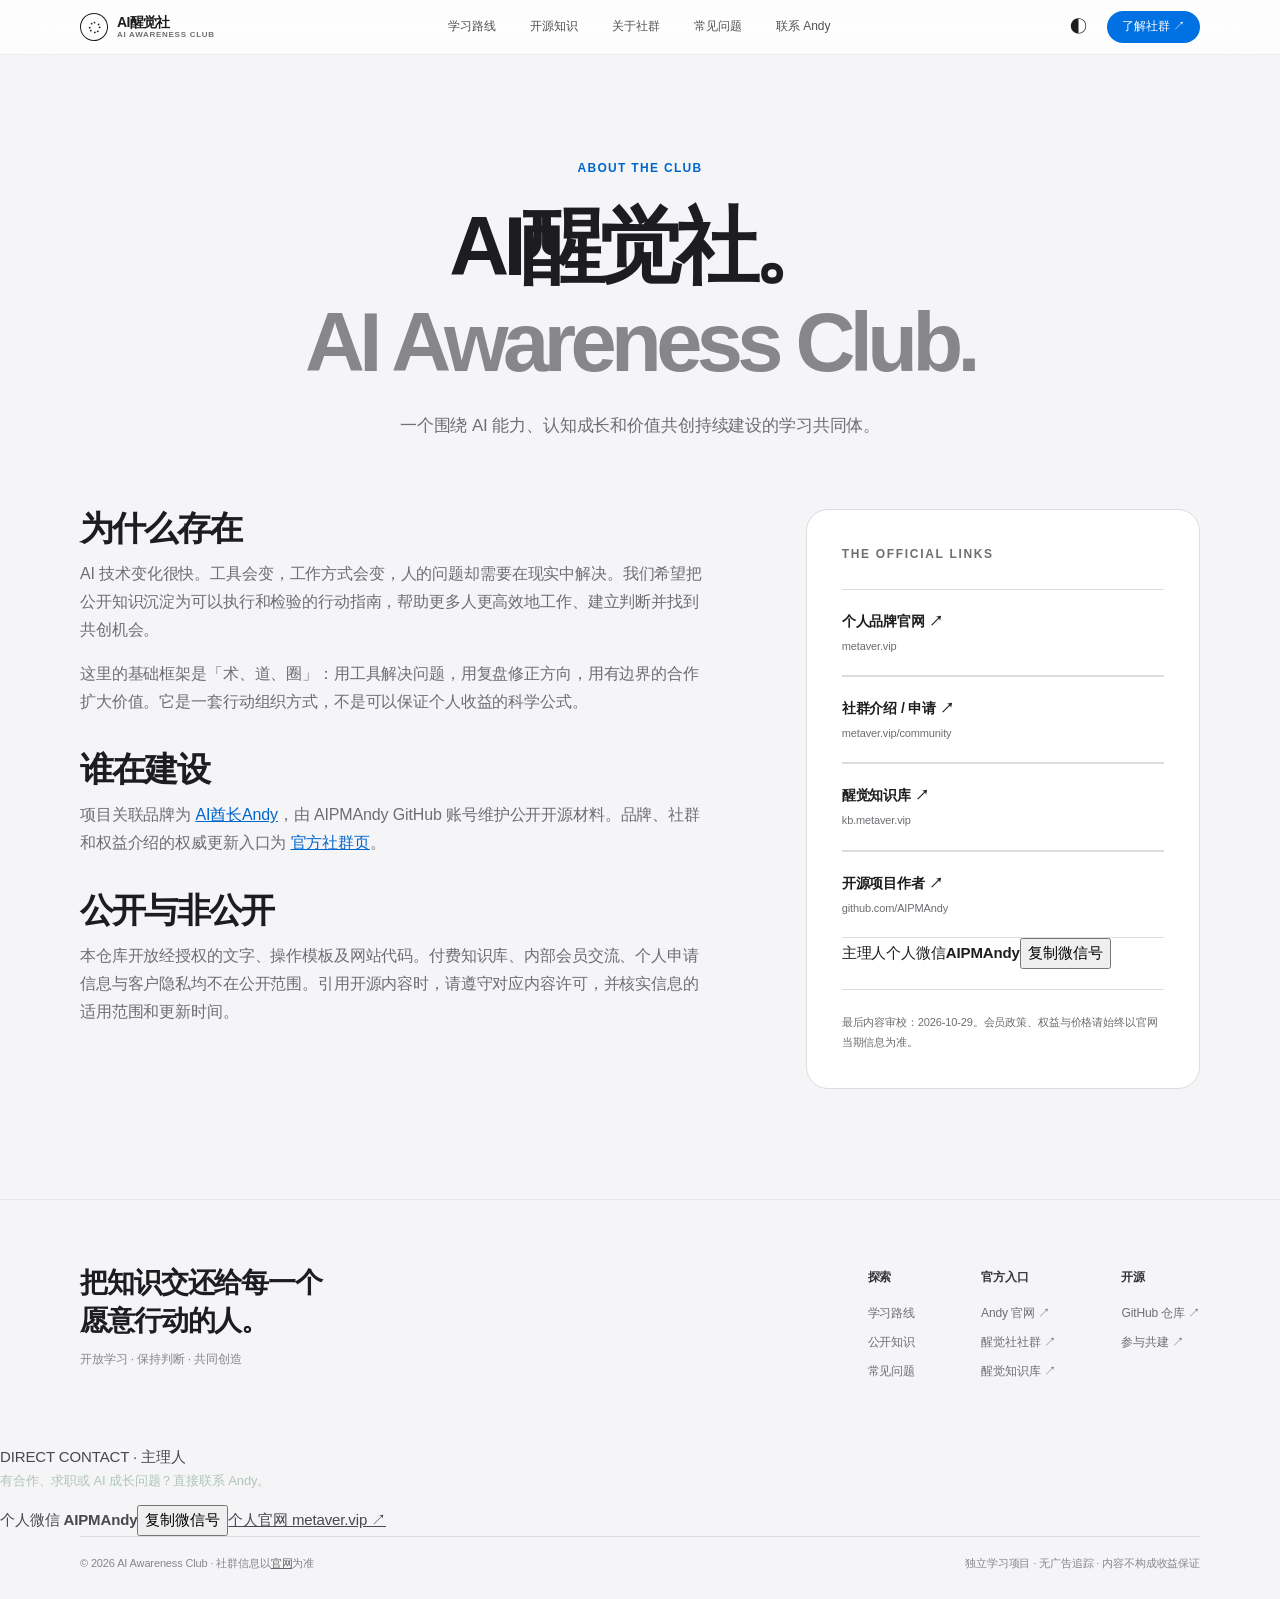
==== commit 25768a69: "build: add Andy contact to published pages" ====
--- a/docs/about/index.html
+++ b/docs/about/index.html
@@ -16,8 +16,9 @@
 <script type="application/ld+json">{"@context":"https://schema.org","@type":"BreadcrumbList","itemListElement":[{"@type":"ListItem","position":1,"name":"首页","item":"https://aipmandy.github.io/AI-Awareness-Club/"},{"@type":"ListItem","position":2,"name":"关于社群","item":"https://aipmandy.github.io/AI-Awareness-Club/about/"}]}</script>
 </head><body><a class="skip" href="#main">跳到主要内容</a>
 <header class="site-header"><div class="header-inner"><a href="../index.html" class="logo" aria-label="AI醒觉社首页"><span class="logo-mark" aria-hidden="true">◌</span><span>AI<span class="brand-highlight">醒觉社</span><small>AI AWARENESS CLUB</small></span></a>
-<nav class="main-nav" aria-label="主导航"><a href="../paths/index.html">学习路线</a><a href="../library/index.html">开源知识</a><a href="../about/index.html">关于社群</a><a href="../faq/index.html">常见问题</a></nav>
+<nav class="main-nav" aria-label="主导航"><a href="../paths/index.html">学习路线</a><a href="../library/index.html">开源知识</a><a href="../about/index.html">关于社群</a><a href="../faq/index.html">常见问题</a><a href="../index.html#contact">联系 Andy</a></nav>
 <div class="header-actions"><button class="icon-button theme-toggle" type="button" aria-label="切换深浅色模式" title="切换主题"><span aria-hidden="true">◐</span></button><a class="nav-cta" href="https://metaver.vip/community" target="_blank" rel="noopener noreferrer">了解社群 <span aria-hidden="true">↗</span></a></div>
 <button class="menu-button" aria-label="打开菜单" aria-expanded="false" aria-controls="mobile-nav">☰</button></div>
-<nav class="mobile-nav" id="mobile-nav" hidden aria-label="移动导航"><a href="../paths/index.html">学习路线</a><a href="../library/index.html">开源知识</a><a href="../about/index.html">关于社群</a><a href="../faq/index.html">常见问题</a><a href="https://metaver.vip/community">了解社群 ↗</a></nav></header><main id="main"><section class="page-hero container"><div class="eyebrow">ABOUT THE CLUB</div><h1>AI醒觉社。<br><em>AI Awareness Club.</em></h1><p>一个围绕 AI 能力、认知成长和价值共创持续建设的学习共同体。</p></section><section class="container about-layout"><div class="about-main"><h2>为什么存在</h2><p>AI 技术变化很快。工具会变，工作方式会变，人的问题却需要在现实中解决。我们希望把公开知识沉淀为可以执行和检验的行动指南，帮助更多人更高效地工作、建立判断并找到共创机会。</p><p>这里的基础框架是「术、道、圈」：用工具解决问题，用复盘修正方向，用有边界的合作扩大价值。它是一套行动组织方式，不是可以保证个人收益的科学公式。</p><h2>谁在建设</h2><p>项目关联品牌为 <a href="https://metaver.vip/">AI酋长Andy</a>，由 AIPMAndy GitHub 账号维护公开开源材料。品牌、社群和权益介绍的权威更新入口为 <a href="https://metaver.vip/community">官方社群页</a>。</p><h2>公开与非公开</h2><p>本仓库开放经授权的文字、操作模板及网站代码。付费知识库、内部会员交流、个人申请信息与客户隐私均不在公开范围。引用开源内容时，请遵守对应内容许可，并核实信息的适用范围和更新时间。</p></div><aside class="about-aside"><span>THE OFFICIAL LINKS</span><a href="https://metaver.vip/">个人品牌官网 ↗<small>metaver.vip</small></a><a href="https://metaver.vip/community">社群介绍 / 申请 ↗<small>metaver.vip/community</small></a><a href="https://kb.metaver.vip/">醒觉知识库 ↗<small>kb.metaver.vip</small></a><a href="https://github.com/AIPMAndy">开源项目作者 ↗<small>github.com/AIPMAndy</small></a><div class="aside-note">最后内容审校：2026-10-29。会员政策、权益与价格请始终以官网当期信息为准。</div></aside></section></main><footer class="footer"><div class="footer-top"><div><div class="footer-symbol" aria-hidden="true">◌</div><h2>把知识交还给每一个<br>愿意行动的人。</h2><p>开放学习 · 保持判断 · 共同创造</p></div><div class="footer-links"><div><b>探索</b><a href="../paths/index.html">学习路线</a><a href="../library/index.html">公开知识</a><a href="../faq/index.html">常见问题</a></div><div><b>官方入口</b><a href="https://metaver.vip/">Andy 官网 ↗</a><a href="https://metaver.vip/community">醒觉社社群 ↗</a><a href="https://kb.metaver.vip/">醒觉知识库 ↗</a></div><div><b>开源</b><a href="https://github.com/AIPMAndy/AI-Awareness-Club">GitHub 仓库 ↗</a><a href="https://github.com/AIPMAndy/AI-Awareness-Club/blob/main/CONTRIBUTING.md">参与共建 ↗</a></div></div></div>
+<nav class="mobile-nav" id="mobile-nav" hidden aria-label="移动导航"><a href="../paths/index.html">学习路线</a><a href="../library/index.html">开源知识</a><a href="../about/index.html">关于社群</a><a href="../faq/index.html">常见问题</a><a href="https://metaver.vip/community">了解社群 ↗</a><a href="../index.html#contact">联系 Andy · 微信</a></nav></header><main id="main"><section class="page-hero container"><div class="eyebrow">ABOUT THE CLUB</div><h1>AI醒觉社。<br><em>AI Awareness Club.</em></h1><p>一个围绕 AI 能力、认知成长和价值共创持续建设的学习共同体。</p></section><section class="container about-layout"><div class="about-main"><h2>为什么存在</h2><p>AI 技术变化很快。工具会变，工作方式会变，人的问题却需要在现实中解决。我们希望把公开知识沉淀为可以执行和检验的行动指南，帮助更多人更高效地工作、建立判断并找到共创机会。</p><p>这里的基础框架是「术、道、圈」：用工具解决问题，用复盘修正方向，用有边界的合作扩大价值。它是一套行动组织方式，不是可以保证个人收益的科学公式。</p><h2>谁在建设</h2><p>项目关联品牌为 <a href="https://metaver.vip/">AI酋长Andy</a>，由 AIPMAndy GitHub 账号维护公开开源材料。品牌、社群和权益介绍的权威更新入口为 <a href="https://metaver.vip/community">官方社群页</a>。</p><h2>公开与非公开</h2><p>本仓库开放经授权的文字、操作模板及网站代码。付费知识库、内部会员交流、个人申请信息与客户隐私均不在公开范围。引用开源内容时，请遵守对应内容许可，并核实信息的适用范围和更新时间。</p></div><aside class="about-aside"><span>THE OFFICIAL LINKS</span><a href="https://metaver.vip/">个人品牌官网 ↗<small>metaver.vip</small></a><a href="https://metaver.vip/community">社群介绍 / 申请 ↗<small>metaver.vip/community</small></a><a href="https://kb.metaver.vip/">醒觉知识库 ↗<small>kb.metaver.vip</small></a><a href="https://github.com/AIPMAndy">开源项目作者 ↗<small>github.com/AIPMAndy</small></a><div class="about-wechat"><span>主理人个人微信</span><strong>AIPMAndy</strong><button type="button" class="copy-wechat" data-copy-wechat="AIPMAndy">复制微信号</button></div><div class="aside-note">最后内容审校：2026-10-29。会员政策、权益与价格请始终以官网当期信息为准。</div></aside></section></main><footer class="footer"><div class="footer-top"><div><div class="footer-symbol" aria-hidden="true">◌</div><h2>把知识交还给每一个<br>愿意行动的人。</h2><p>开放学习 · 保持判断 · 共同创造</p></div><div class="footer-links"><div><b>探索</b><a href="../paths/index.html">学习路线</a><a href="../library/index.html">公开知识</a><a href="../faq/index.html">常见问题</a></div><div><b>官方入口</b><a href="https://metaver.vip/">Andy 官网 ↗</a><a href="https://metaver.vip/community">醒觉社社群 ↗</a><a href="https://kb.metaver.vip/">醒觉知识库 ↗</a></div><div><b>开源</b><a href="https://github.com/AIPMAndy/AI-Awareness-Club">GitHub 仓库 ↗</a><a href="https://github.com/AIPMAndy/AI-Awareness-Club/blob/main/CONTRIBUTING.md">参与共建 ↗</a></div></div></div>
+<div class="footer-contact" aria-label="联系主理人 Andy"><div><span class="contact-eyebrow">DIRECT CONTACT · 主理人</span><p>有合作、求职或 AI 成长问题？直接联系 Andy。</p></div><div class="footer-contact-actions"><span class="wechat-identity">个人微信 <strong>AIPMAndy</strong></span><button type="button" class="copy-wechat" data-copy-wechat="AIPMAndy" aria-label="复制 Andy 个人微信号 AIPMAndy">复制微信号</button><a href="https://metaver.vip/" class="contact-website" target="_blank" rel="noopener noreferrer">个人官网 metaver.vip <span aria-hidden="true">↗</span></a></div></div>
 <div class="footer-bottom"><span>© 2026 AI Awareness Club · 社群信息以<a href="https://metaver.vip/community">官网</a>为准</span><span>独立学习项目 · 无广告追踪 · 内容不构成收益保证</span></div></footer><script src="../assets/app.js" defer></script></body></html>
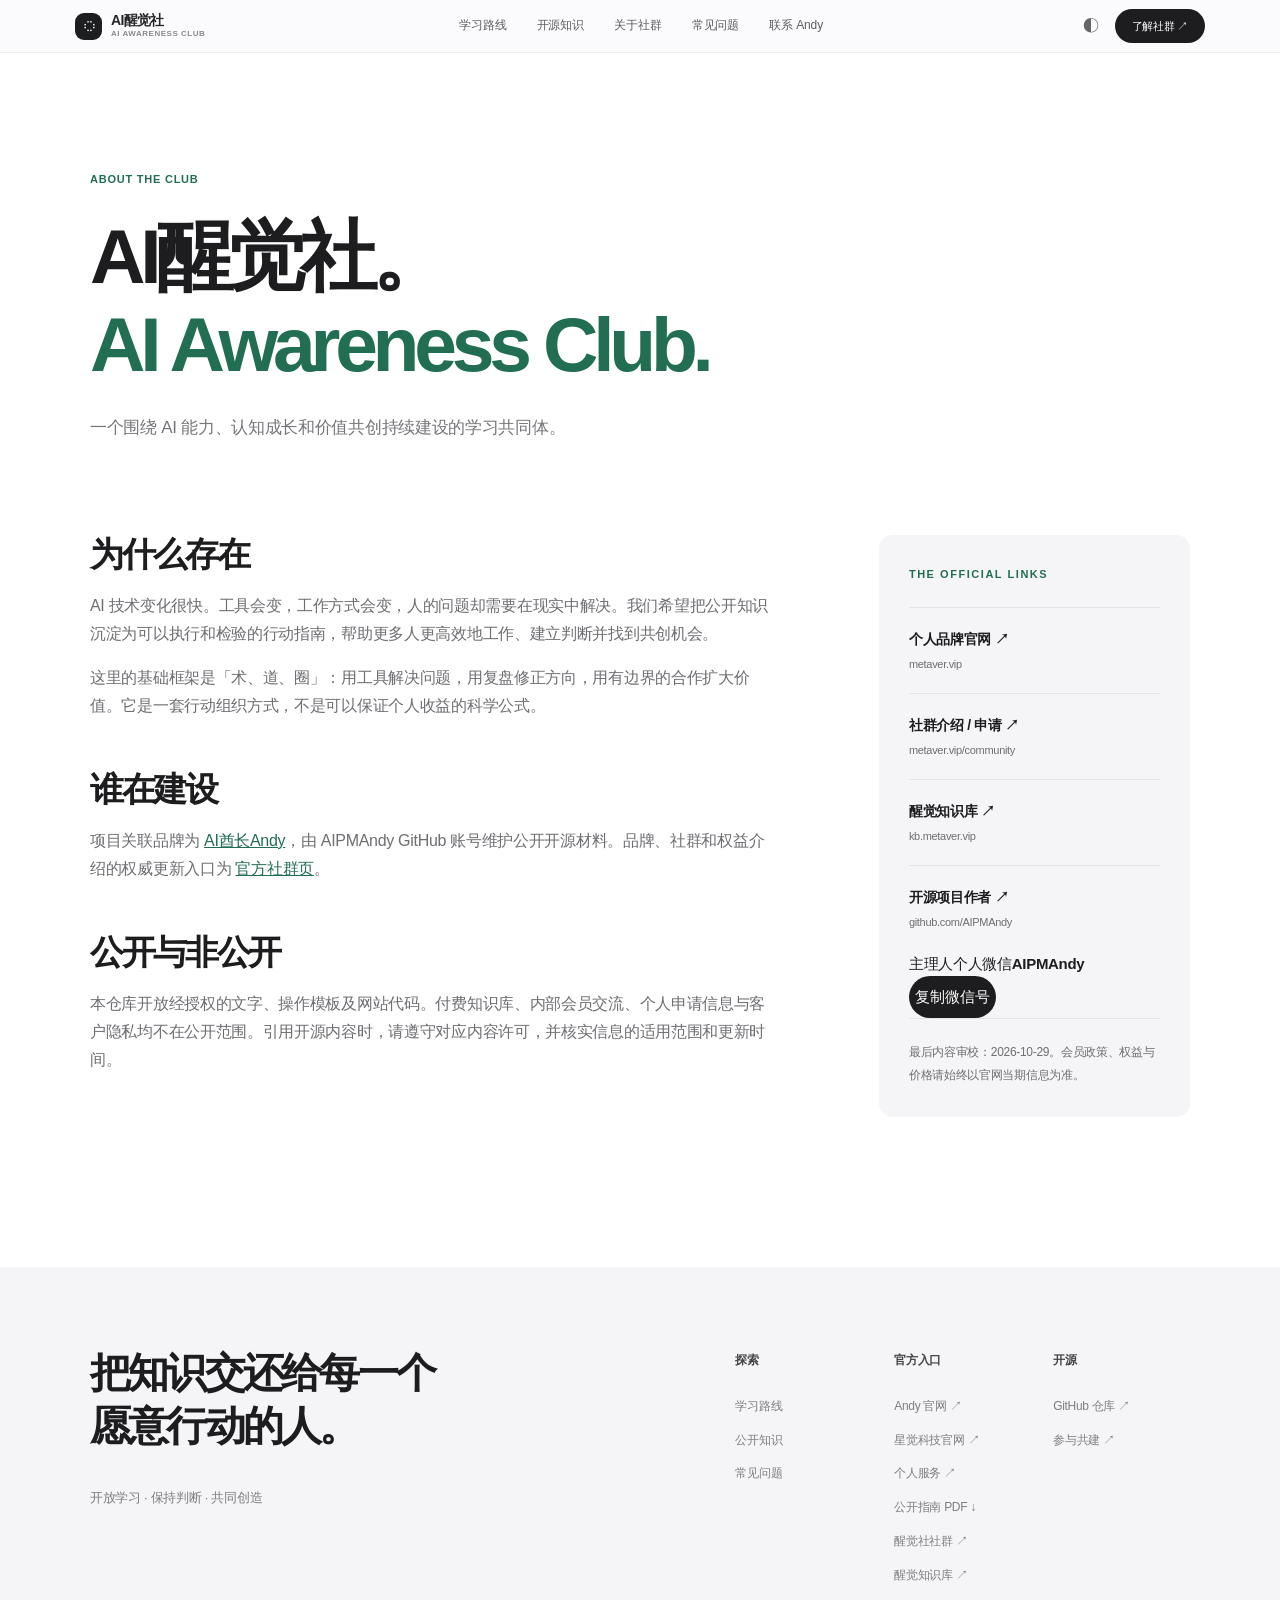
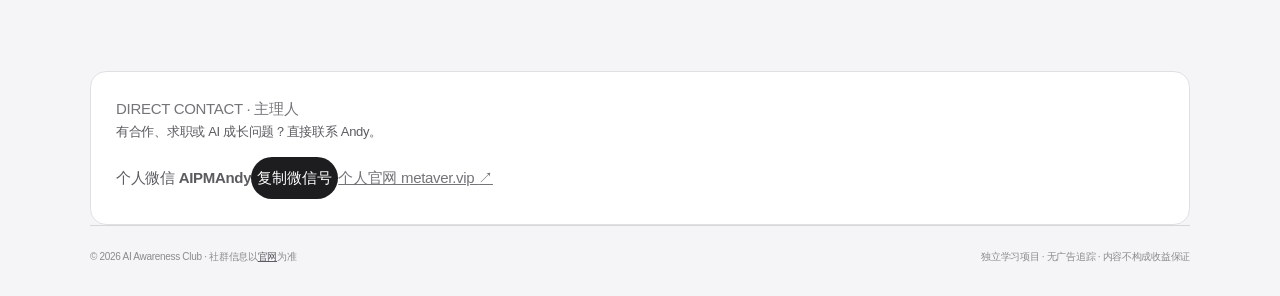
==== commit 05c28ced: "site: expose public PDF and verified service links" ====
--- a/docs/about/index.html
+++ b/docs/about/index.html
@@ -19,6 +19,6 @@
 <nav class="main-nav" aria-label="主导航"><a href="../paths/index.html">学习路线</a><a href="../library/index.html">开源知识</a><a href="../about/index.html">关于社群</a><a href="../faq/index.html">常见问题</a><a href="../index.html#contact">联系 Andy</a></nav>
 <div class="header-actions"><button class="icon-button theme-toggle" type="button" aria-label="切换深浅色模式" title="切换主题"><span aria-hidden="true">◐</span></button><a class="nav-cta" href="https://metaver.vip/community" target="_blank" rel="noopener noreferrer">了解社群 <span aria-hidden="true">↗</span></a></div>
 <button class="menu-button" aria-label="打开菜单" aria-expanded="false" aria-controls="mobile-nav">☰</button></div>
-<nav class="mobile-nav" id="mobile-nav" hidden aria-label="移动导航"><a href="../paths/index.html">学习路线</a><a href="../library/index.html">开源知识</a><a href="../about/index.html">关于社群</a><a href="../faq/index.html">常见问题</a><a href="https://metaver.vip/community">了解社群 ↗</a><a href="../index.html#contact">联系 Andy · 微信</a></nav></header><main id="main"><section class="page-hero container"><div class="eyebrow">ABOUT THE CLUB</div><h1>AI醒觉社。<br><em>AI Awareness Club.</em></h1><p>一个围绕 AI 能力、认知成长和价值共创持续建设的学习共同体。</p></section><section class="container about-layout"><div class="about-main"><h2>为什么存在</h2><p>AI 技术变化很快。工具会变，工作方式会变，人的问题却需要在现实中解决。我们希望把公开知识沉淀为可以执行和检验的行动指南，帮助更多人更高效地工作、建立判断并找到共创机会。</p><p>这里的基础框架是「术、道、圈」：用工具解决问题，用复盘修正方向，用有边界的合作扩大价值。它是一套行动组织方式，不是可以保证个人收益的科学公式。</p><h2>谁在建设</h2><p>项目关联品牌为 <a href="https://metaver.vip/">AI酋长Andy</a>，由 AIPMAndy GitHub 账号维护公开开源材料。品牌、社群和权益介绍的权威更新入口为 <a href="https://metaver.vip/community">官方社群页</a>。</p><h2>公开与非公开</h2><p>本仓库开放经授权的文字、操作模板及网站代码。付费知识库、内部会员交流、个人申请信息与客户隐私均不在公开范围。引用开源内容时，请遵守对应内容许可，并核实信息的适用范围和更新时间。</p></div><aside class="about-aside"><span>THE OFFICIAL LINKS</span><a href="https://metaver.vip/">个人品牌官网 ↗<small>metaver.vip</small></a><a href="https://metaver.vip/community">社群介绍 / 申请 ↗<small>metaver.vip/community</small></a><a href="https://kb.metaver.vip/">醒觉知识库 ↗<small>kb.metaver.vip</small></a><a href="https://github.com/AIPMAndy">开源项目作者 ↗<small>github.com/AIPMAndy</small></a><div class="about-wechat"><span>主理人个人微信</span><strong>AIPMAndy</strong><button type="button" class="copy-wechat" data-copy-wechat="AIPMAndy">复制微信号</button></div><div class="aside-note">最后内容审校：2026-10-29。会员政策、权益与价格请始终以官网当期信息为准。</div></aside></section></main><footer class="footer"><div class="footer-top"><div><div class="footer-symbol" aria-hidden="true">◌</div><h2>把知识交还给每一个<br>愿意行动的人。</h2><p>开放学习 · 保持判断 · 共同创造</p></div><div class="footer-links"><div><b>探索</b><a href="../paths/index.html">学习路线</a><a href="../library/index.html">公开知识</a><a href="../faq/index.html">常见问题</a></div><div><b>官方入口</b><a href="https://metaver.vip/">Andy 官网 ↗</a><a href="https://metaver.vip/community">醒觉社社群 ↗</a><a href="https://kb.metaver.vip/">醒觉知识库 ↗</a></div><div><b>开源</b><a href="https://github.com/AIPMAndy/AI-Awareness-Club">GitHub 仓库 ↗</a><a href="https://github.com/AIPMAndy/AI-Awareness-Club/blob/main/CONTRIBUTING.md">参与共建 ↗</a></div></div></div>
+<nav class="mobile-nav" id="mobile-nav" hidden aria-label="移动导航"><a href="../paths/index.html">学习路线</a><a href="../library/index.html">开源知识</a><a href="../about/index.html">关于社群</a><a href="../faq/index.html">常见问题</a><a href="https://metaver.vip/community">了解社群 ↗</a><a href="../index.html#contact">联系 Andy · 微信</a></nav></header><main id="main"><section class="page-hero container"><div class="eyebrow">ABOUT THE CLUB</div><h1>AI醒觉社。<br><em>AI Awareness Club.</em></h1><p>一个围绕 AI 能力、认知成长和价值共创持续建设的学习共同体。</p></section><section class="container about-layout"><div class="about-main"><h2>为什么存在</h2><p>AI 技术变化很快。工具会变，工作方式会变，人的问题却需要在现实中解决。我们希望把公开知识沉淀为可以执行和检验的行动指南，帮助更多人更高效地工作、建立判断并找到共创机会。</p><p>这里的基础框架是「术、道、圈」：用工具解决问题，用复盘修正方向，用有边界的合作扩大价值。它是一套行动组织方式，不是可以保证个人收益的科学公式。</p><h2>谁在建设</h2><p>项目关联品牌为 <a href="https://metaver.vip/">AI酋长Andy</a>，由 AIPMAndy GitHub 账号维护公开开源材料。品牌、社群和权益介绍的权威更新入口为 <a href="https://metaver.vip/community">官方社群页</a>。</p><h2>公开与非公开</h2><p>本仓库开放经授权的文字、操作模板及网站代码。付费知识库、内部会员交流、个人申请信息与客户隐私均不在公开范围。引用开源内容时，请遵守对应内容许可，并核实信息的适用范围和更新时间。</p></div><aside class="about-aside"><span>THE OFFICIAL LINKS</span><a href="https://metaver.vip/">个人品牌官网 ↗<small>metaver.vip</small></a><a href="https://metaver.vip/community">社群介绍 / 申请 ↗<small>metaver.vip/community</small></a><a href="https://kb.metaver.vip/">醒觉知识库 ↗<small>kb.metaver.vip</small></a><a href="https://github.com/AIPMAndy">开源项目作者 ↗<small>github.com/AIPMAndy</small></a><div class="about-wechat"><span>主理人个人微信</span><strong>AIPMAndy</strong><button type="button" class="copy-wechat" data-copy-wechat="AIPMAndy">复制微信号</button></div><div class="aside-note">最后内容审校：2026-10-29。会员政策、权益与价格请始终以官网当期信息为准。</div></aside></section></main><footer class="footer"><div class="footer-top"><div><div class="footer-symbol" aria-hidden="true">◌</div><h2>把知识交还给每一个<br>愿意行动的人。</h2><p>开放学习 · 保持判断 · 共同创造</p></div><div class="footer-links"><div><b>探索</b><a href="../paths/index.html">学习路线</a><a href="../library/index.html">公开知识</a><a href="../faq/index.html">常见问题</a></div><div><b>官方入口</b><a href="https://metaver.vip/">Andy 官网 ↗</a><a href="https://www.a6no1.cn/">星觉科技官网 ↗</a><a href="https://metaver.vip/services">个人服务 ↗</a><a href="../pdf/ai-awareness-club-guide.pdf">公开指南 PDF ↓</a><a href="https://metaver.vip/community">醒觉社社群 ↗</a><a href="https://kb.metaver.vip/">醒觉知识库 ↗</a></div><div><b>开源</b><a href="https://github.com/AIPMAndy/AI-Awareness-Club">GitHub 仓库 ↗</a><a href="https://github.com/AIPMAndy/AI-Awareness-Club/blob/main/CONTRIBUTING.md">参与共建 ↗</a></div></div></div>
 <div class="footer-contact" aria-label="联系主理人 Andy"><div><span class="contact-eyebrow">DIRECT CONTACT · 主理人</span><p>有合作、求职或 AI 成长问题？直接联系 Andy。</p></div><div class="footer-contact-actions"><span class="wechat-identity">个人微信 <strong>AIPMAndy</strong></span><button type="button" class="copy-wechat" data-copy-wechat="AIPMAndy" aria-label="复制 Andy 个人微信号 AIPMAndy">复制微信号</button><a href="https://metaver.vip/" class="contact-website" target="_blank" rel="noopener noreferrer">个人官网 metaver.vip <span aria-hidden="true">↗</span></a></div></div>
 <div class="footer-bottom"><span>© 2026 AI Awareness Club · 社群信息以<a href="https://metaver.vip/community">官网</a>为准</span><span>独立学习项目 · 无广告追踪 · 内容不构成收益保证</span></div></footer><script src="../assets/app.js" defer></script></body></html>
--- a/docs/assets/apple.css
+++ b/docs/assets/apple.css
@@ -1,382 +1,195 @@
-/* AI Awareness Club — original, Apple-inspired visual language.
-   Layout borrows universal principles (clarity, whitespace, hierarchy),
-   but no Apple trademark, proprietary font, source code or imagery. */
-:root {
-  --page:#f5f5f7; --surface:#ffffff; --surface2:#f5f5f7;
-  --ink:#1d1d1f; --muted:#6e6e73; --stroke:#dcdce1;
-  --accent:#0071e3; --accent-dark:#0066cc;
-  --hero:#ffffff; --hero2:#f5f5f7; --white:#fff;
-  --display:-apple-system,BlinkMacSystemFont,"Inter","Helvetica Neue","PingFang SC","Noto Sans CJK SC","Microsoft YaHei",sans-serif;
-  --body:-apple-system,BlinkMacSystemFont,"Inter","Helvetica Neue","PingFang SC","Noto Sans CJK SC","Microsoft YaHei",sans-serif;
-  --ease:cubic-bezier(.2,.75,.25,1);
+/* AWAKE / 2026 — a single coherent design layer, not cumulative overrides.
+   Product photography-inspired editorial layout; original artwork, no Apple assets. */
+:root,html[data-theme="light"]{
+ --page:#fff;--surface:#fff;--surface2:#f5f5f7;--ink:#1d1d1f;--muted:#6e6e73;--stroke:#e5e5e8;
+ --accent:#2f8764;--accent-dark:#216e52;--hero:#faf9f6;--hero2:#f1f3ed;
+ --display:-apple-system,BlinkMacSystemFont,"Helvetica Neue","PingFang SC","Microsoft YaHei",sans-serif;
+ --body:-apple-system,BlinkMacSystemFont,"Helvetica Neue","PingFang SC","Microsoft YaHei",sans-serif
 }
-html[data-theme="dark"] {
-  --page:#111113; --surface:#1c1c1e; --surface2:#252528;
-  --ink:#f5f5f7; --muted:#a1a1a7; --stroke:#343439;
-  --accent:#2997ff; --accent-dark:#67b0ff;
+html{scroll-behavior:smooth;scroll-padding-top:64px}
+body{font-family:var(--body);background:var(--page);color:var(--ink);font-size:15px;line-height:1.65;letter-spacing:-.02em}
+::selection{background:#b0d7c0;color:#163b2d}
+:where(a,button,input,select,summary):focus-visible{outline:3px solid #58ad85;outline-offset:4px}
+h1,h2,h3{font-family:var(--display);font-weight:650;letter-spacing:-.068em}
+p{line-height:1.75}
+.container{width:min(1100px,calc(100% - 64px));margin-inline:auto}
+.section{padding-block:clamp(96px,10vw,150px)}
+.eyebrow,.big-number{font-size:11px;letter-spacing:.07em;font-weight:630;text-transform:uppercase;color:#7a7a80}
+.button{border-radius:100px;min-height:43px;padding:11px 22px;gap:9px;font-size:13px;font-weight:570;line-height:1.25;display:inline-flex;justify-content:center;align-items:center;transition:background .2s,transform .2s;white-space:nowrap}
+.button:hover{transform:translateY(-1px)}
+.button-dark{background:#1d1d1f;color:white;border-color:#1d1d1f}
+.button-dark:hover{background:#424248}
+.button-ghost{color:#1d1d1f;border:1px solid #d3d3d7}
+.site-header{position:sticky;top:0;z-index:100;min-height:52px;background:rgba(251,251,253,.9);border-bottom:1px solid rgba(0,0,0,.055);backdrop-filter:blur(20px) saturate(170%);-webkit-backdrop-filter:blur(20px) saturate(170%)}
+.header-inner{height:52px;max-width:1130px;width:calc(100% - 60px);gap:20px}
+.logo{font-weight:700;letter-spacing:-.045em;font-size:14px;color:#27272a;gap:9px}
+.logo small{font-size:8px;letter-spacing:.065em;margin-top:2px;color:#8a8a8f}
+.logo-mark{width:27px;height:27px;border:0;background:#1c1e1f;color:white;border-radius:9px;font-size:23px;transform:none;box-shadow:none}
+.main-nav{gap:30px}
+.main-nav a{font-size:12px;font-weight:430;letter-spacing:-.01em;color:#333337;opacity:.79}
+.main-nav a:hover{opacity:1;color:#1d1d1f}
+.header-actions{gap:9px}
+.icon-button{border:0;background:transparent;color:#636369;width:29px;height:29px;font-size:16px}
+.nav-cta{padding:8px 17px;border-radius:99px;background:#1d1d1f;color:#fff;font-size:11px;font-weight:560;min-height:32px;box-shadow:none}
+.nav-cta:hover{color:#fff;background:#404044}
+.mobile-nav{top:52px!important;background:#fafafa!important;border-bottom:1px solid #e8e8ea}
+/* one idea, one hero: no badges, metrics or fake browser chrome */
+.apple-hero{position:relative;display:flex;flex-direction:column;align-items:center;min-height:0;background:#faf9f6!important;color:#1d1d1f!important;overflow:hidden;isolation:isolate}
+.apple-hero::before{content:"";position:absolute;width:1400px;height:670px;left:50%;bottom:-370px;transform:translateX(-50%);border-radius:50%;background:radial-gradient(ellipse at center,rgba(93,147,111,.17),rgba(194,216,199,.06) 46%,transparent 70%);pointer-events:none;z-index:0}
+.apple-hero::after,.apple-hero .hero-glow,.apple-hero .hero-orbit{display:none}
+.apple-hero .hero-content{position:relative;z-index:2;width:100%;max-width:980px;padding:52px 18px 0;text-align:center;margin:0}
+.apple-hero .hero-kicker{justify-content:center;margin:0 0 22px;font-size:12px;font-weight:620;letter-spacing:.02em;color:#6e8d77;gap:7px}
+.apple-hero .hero-kicker .status-dot,.apple-hero .kicker-number{display:none}
+.apple-hero .hero-kicker::after{content:"";display:block;width:0}
+.apple-hero h1{margin:0;font-size:clamp(57px,7.2vw,103px);line-height:1.07;font-weight:690;letter-spacing:-.08em;color:#1d1d1f}
+.apple-hero .fullstop{color:#347451}
+.apple-hero .hero-statement{font-size:clamp(25px,3.3vw,43px);font-weight:470;line-height:1.36;letter-spacing:-.058em;color:#232b26;margin:14px 0 0}
+.apple-hero .hero-statement span{color:#2e7951!important;background:none!important;-webkit-text-fill-color:#2e7951!important}
+.apple-hero .hero-description{margin:17px auto 0;max-width:560px;color:#7a807a;font-size:14px;line-height:1.8;letter-spacing:0}
+.apple-hero .hero-buttons{display:flex;justify-content:center;gap:12px;align-items:center;margin:25px 0 0}
+.apple-hero .button-light{background:#2d9d73!important;border-color:#2d9d73!important;color:#fff!important;box-shadow:none!important}
+.apple-hero .button-light:hover{background:#24825e!important}
+.apple-hero .button-outline{background:transparent!important;color:#286f4d!important;border-color:#4d9470!important}
+.apple-hero .button-outline:hover{background:#eaf3eb!important}
+.apple-hero .hero-contact{display:none!important}
+.apple-hero .hero-art{width:min(1380px,100%);height:auto;aspect-ratio:1380/660;position:relative;z-index:1;margin:-22px auto -71px;pointer-events:none;overflow:visible}
+.apple-hero .hero-art img{display:block;width:100%;height:100%;object-fit:contain;filter:none!important;transform:none!important}
+.apple-hero .hero-art .legacy-art{display:none!important}
+.apple-hero .hero-bottom{width:min(1080px,calc(100% - 64px));max-width:none;position:relative;z-index:2;margin:0 auto;padding:18px 0 23px;color:#8d958e;letter-spacing:.12em;text-transform:uppercase;font-size:10px;display:flex;justify-content:space-between}
+@media(prefers-reduced-motion:no-preference){.apple-hero .hero-art{animation:none}}
+@keyframes awakeReveal{from{opacity:.2;transform:scale(.965) translateY(22px)}to{opacity:1;transform:none}}
+/* editorial reading rhythm and restrained feature grids */
+.ethos{border:0;text-align:center;max-width:1050px;padding-block:150px}
+.ethos>.big-number{display:block;margin-bottom:25px}
+.ethos-layout{display:flex;flex-direction:column;align-items:center;gap:28px;margin:0}
+.ethos .section-lead{max-width:950px;margin:0;color:#1d1d1f;font-size:clamp(38px,5.7vw,72px);font-weight:655;line-height:1.23;letter-spacing:-.078em}
+.ethos .section-lead em{color:#7a7a80}
+.ethos .ethos-right{max-width:630px;margin:0;padding:0;text-align:center}
+.ethos-right p{font-size:16px;line-height:1.8;color:#77777d;margin:0 0 20px}
+.subtle-link{color:#24704f;border:0;font-size:14px;font-weight:570;text-decoration:none}
+.subtle-link:hover{text-decoration:underline}
+.pillars,.library-feature{background:#f5f5f7}
+.section-heading{align-items:center;text-align:center;margin-bottom:52px}
+.section-heading .eyebrow{color:#7b7b80}
+.section-heading h2{font-size:clamp(38px,5vw,67px);line-height:1.2;color:#1d1d1f;margin:17px 0 14px;font-weight:670}
+.section-heading p{font-size:16px;color:#78787d;max-width:680px}
+.pillar-grid{grid-template-columns:repeat(3,minmax(0,1fr));gap:14px}
+.pillar{background:white;min-height:380px;padding:36px 32px;border:0;border-radius:20px;box-shadow:none;transition:transform .2s}
+.pillar:hover{transform:translateY(-3px)}
+.pillar-index{font-weight:540;color:#a0a0a6}
+.pillar-glyph{font-size:76px;color:#1f7451;margin:30px 0 19px;line-height:1.1}
+.pillar h3{font-size:35px;color:#1d1d1f;margin:0 0 16px}
+.pillar h3 small{font-size:9px;color:#8b8b90}
+.pillar p{font-size:14px;color:#77777c}
+.pillar-result{font-size:12px;color:#39815a;font-weight:590}
+.pathway{display:grid;grid-template-columns:.86fr 1.14fr;gap:75px;padding-block:155px}
+.pathway-left h2{font-size:clamp(44px,5vw,65px);line-height:1.2;color:#1d1d1f}
+.pathway-left p{color:#727277;font-size:15px}
+.path-choice{padding:24px 8px;border-color:#e5e5e7;font-size:20px;font-weight:580;color:#1d1d1f;background:transparent}
+.path-choice:hover,.path-choice.is-active{padding-left:17px;background:#f6f6f8}
+.path-choice.is-active span:last-child{color:#317c56}
+.path-result{background:#f5f5f7;color:#1d1d1f;border:0;border-radius:17px;padding:29px}
+.path-result>span{color:#88888d;font-size:10px}
+.path-result h3{color:#1d1d1f;font-size:25px}
+.path-result p{color:#77777c}
+.path-result a{color:#21724d}
+.guide-grid{grid-template-columns:repeat(2,minmax(0,1fr));gap:15px}
+.guide-card{min-height:325px;background:white;padding:36px;border-radius:20px;border:0;box-shadow:none;transform:none!important}
+.guide-card:hover{background:#fcfcfd;box-shadow:0 12px 30px rgba(0,0,0,.035)}
+.guide-card h3{color:#1d1d1f;font-size:clamp(25px,2.65vw,34px);line-height:1.24;margin:29px 0 11px}
+.guide-card p{color:#78787d;font-size:14px;line-height:1.72}
+.card-meta{color:#2d8156}
+.circle-arrow{border:0;background:#f1f3f0;color:#28794e}
+.community-panel{padding-block:150px}
+.community-heading h2{color:#1d1d1f;font-size:clamp(40px,5vw,65px);line-height:1.2}
+.community-heading p{color:#7b7b80}
+.community-card{border:0;border-radius:19px;background:#f5f5f7;padding:44px}
+.community-card.dark{background:#192a24;color:#fff}
+.community-card.dark p,.community-card.dark a{color:#c3d3c8}
+.community-card h3{font-size:39px}
+.open-note{padding-block:135px}
+.note-row h2{color:#1d1d1f}
+.note-row p{color:#75757a}
+.contact-section{background:#111515!important;color:white;padding:110px 55px;border-radius:26px;width:min(1100px,calc(100% - 64px));margin-inline:auto}
+.contact-section .contact-copy h2{color:white;font-size:clamp(36px,4.6vw,60px)}
+.contact-section .contact-copy p{color:#b9c5be}
+.contact-card{background:#202726;border:1px solid #3c4a42;box-shadow:none;border-radius:18px}
+.contact-card a,.contact-card strong{color:white}
+.footer{background:#f5f5f7!important;color:#747479!important;padding:80px 0 30px;border:0!important}
+.footer-top,.footer-contact,.footer-bottom{width:min(1100px,calc(100% - 64px));max-width:1100px;margin-inline:auto}
+.footer-symbol{display:none}
+.footer h2{font-size:clamp(29px,3.2vw,45px);color:#1d1d1f;line-height:1.3}
+.footer-links b{color:#444449}
+.footer-links a,.footer p,.footer-top>div>p{color:#7e7e83}
+.footer-contact{background:white;border:1px solid #e0e0e4;border-radius:16px;padding:25px}
+.footer-contact p,.wechat-identity{color:#5b5b60}
+.copy-wechat{background:#1d1d1f;color:white;border:0;border-radius:99px;min-height:42px}
+.footer-bottom{border-color:#d7d7da;color:#8b8b8f}
+.footer-bottom a{color:#5d5d63}
+.page-hero h1{font-size:clamp(47px,6vw,83px);color:#1d1d1f}
+.page-hero p{color:#76767b}
+.search-wrap,.filter-bar select,.route-card,.about-aside,.step-card,.guide-sidebar .sticky-side{border-radius:14px}
+.route-card{background:#f5f5f7;border:0}
+.route-card:hover{background:#edf2ed}
+.route-card h2{color:#1d1d1f}
+@media(max-width:980px){.container{width:calc(100% - 48px)}.header-inner{width:calc(100% - 44px)}.pathway{gap:45px}.pillar{padding:28px 23px}.footer-top,.footer-contact,.footer-bottom{width:calc(100% - 48px)}}
+@media(max-width:760px){
+ .header-inner{height:52px;width:calc(100% - 34px);gap:9px}
+ .logo{font-size:13px}.logo-mark{width:25px;height:25px}
+ .main-nav{display:none}
+ .header-actions{margin-left:auto;gap:5px}
+ .header-actions .icon-button.theme-toggle{display:grid;place-items:center;width:30px;height:30px;border:0;background:transparent}
+ .header-actions .nav-cta{display:inline-flex;font-size:10px;padding:8px 11px;min-height:31px}
+ .menu-button{display:block;margin-left:2px;font-size:20px}
+ .apple-hero .hero-content{padding:75px 20px 0}
+ .apple-hero .hero-kicker{margin-bottom:18px;font-size:11px}
+ .apple-hero h1{font-size:clamp(56px,11.4vw,75px)}
+ .apple-hero .hero-statement{font-size:clamp(24px,6.2vw,33px);margin-top:11px}
+ .apple-hero .hero-description{font-size:12px;margin-top:14px}
+ .apple-hero .hero-buttons{flex-direction:row;gap:9px;margin-top:21px}
+ .apple-hero .button{min-height:40px;padding:10px 16px;font-size:12px;width:auto;flex:none}
+ .apple-hero .hero-art{width:640px;max-width:none;flex:none;aspect-ratio:1380/660;margin:-8px 0 -26px;transform:none;overflow:visible}
+ .apple-hero .hero-art img{width:640px;height:auto}
+ .apple-hero .hero-bottom{width:calc(100% - 38px);font-size:9px;padding:8px 0 18px}
+ .section{padding-block:85px}
+ .ethos{padding-block:100px}
+ .ethos .section-lead{font-size:clamp(33px,8.6vw,49px)}
+ .ethos-right p{font-size:14px}
+ .section-heading h2{font-size:clamp(35px,9vw,50px)}
+ .pillar-grid,.guide-grid,.community-grid{grid-template-columns:1fr;gap:12px}
+ .pillar{min-height:260px;padding:28px}.pillar-glyph{margin:15px 0;font-size:65px}
+ .pathway{grid-template-columns:1fr;gap:30px}
+ .pathway-left{position:static}
+ .pathway-left h2{font-size:clamp(42px,10vw,58px)}
+ .community-panel{padding-block:95px}
+ .community-card{min-height:295px;padding:30px}
+ .contact-section{width:calc(100% - 34px);padding:65px 24px;border-radius:20px}
+ .footer{padding:60px 0 26px}
+ .footer-top,.footer-contact,.footer-bottom{width:calc(100% - 36px)}
+ .footer-top{display:block}
+ .footer-links{margin-top:45px}
+ .footer-contact{padding:22px}
+ .footer-bottom{flex-direction:column;gap:12px}
 }
-html {scroll-padding-top:82px;scroll-behavior:smooth}
-body {font-family:var(--body);font-size:15px;line-height:1.65;letter-spacing:-.009em}
-::selection{background:#cee6ff;color:#14263a}
-:where(a,button,input,select,summary):focus-visible{outline:3px solid #0071e3;outline-offset:4px}
-.container{width:min(1120px,calc(100% - 64px));margin-inline:auto}
-h1,h2,h3{font-family:var(--display);letter-spacing:-.052em;font-weight:700}
-p{line-height:1.75}
-em{font-style:normal;color:var(--accent-dark)}
-.eyebrow,.big-number{font-size:12px;font-weight:650;letter-spacing:.11em;color:var(--muted)}
-.section{padding-block:112px}
-/* Universal compact translucent navigation */
-.site-header{position:sticky;top:0;z-index:100;background:rgba(255,255,255,.81);border-bottom:1px solid rgba(0,0,0,.065);backdrop-filter:saturate(180%) blur(24px);-webkit-backdrop-filter:saturate(180%) blur(24px)}
-html[data-theme="dark"] .site-header{background:rgba(20,20,23,.84);border-color:rgba(255,255,255,.1)}
-.header-inner{height:54px;max-width:1120px;width:calc(100% - 64px);gap:28px}
-.logo{font-size:14px;letter-spacing:-.047em;font-weight:720;gap:9px}
-.logo small{font-size:8px;letter-spacing:.09em;margin-top:1px;font-weight:560;color:var(--muted)}
-.logo-mark{width:28px;height:28px;font-size:25px;border:1.5px solid var(--ink);font-weight:300}
-.main-nav{gap:34px}
-.main-nav a{font-size:12px;font-weight:450;letter-spacing:0;color:var(--ink);opacity:.77}
-.main-nav a:hover,.footer-links a:hover{opacity:1;color:var(--accent-dark)}
-.header-actions{gap:14px}
-.icon-button{width:29px;height:29px;border:0;background:transparent;color:var(--ink);font-size:17px}
-.nav-cta{font-size:12px;font-weight:560;letter-spacing:0;border-radius:100px;padding:6px 15px;background:#0071e3;color:white;transition:background .2s}
-.nav-cta:hover{background:#0077ed;color:#fff}
-.mobile-nav{border-bottom:1px solid var(--stroke)}
-/* Apple-inspired landing-page launch stage */
-.apple-hero,.hero{background:#fff;color:#1d1d1f;min-height:0;overflow:hidden;isolation:isolate}
-.apple-hero::after,.apple-hero .hero-glow,.apple-hero .hero-orbit{display:none}
-.apple-hero .hero-content{padding-top:91px;padding-bottom:0;text-align:center;max-width:1120px}
-.apple-hero .hero-kicker{justify-content:center;gap:9px;margin-bottom:22px;color:#6e6e73;font-weight:550;font-size:12px;letter-spacing:.055em}
-.apple-hero .status-dot{width:7px;height:7px;background:#1687fb;box-shadow:0 0 0 4px #e9f3ff;border-radius:50%}
-.apple-hero .kicker-number{color:#9d9da4}
-.apple-hero h1{font-size:clamp(62px,7vw,104px);line-height:1.12;letter-spacing:-.074em;margin:0 0 12px;color:#1d1d1f;font-weight:730}
-.apple-hero .fullstop{color:#1d1d1f}
-.apple-hero .hero-statement{font-weight:690;font-size:clamp(27px,3vw,42px);letter-spacing:-.054em;line-height:1.36;color:#1d1d1f;margin:0}
-.apple-hero .hero-statement span{background:linear-gradient(110deg,#175cd9,#7354dc 48%,#e05b97 96%);-webkit-background-clip:text;background-clip:text;color:transparent}
-.apple-hero .hero-description{margin:19px 0 0;font-size:16px;line-height:1.7;color:#6e6e73;letter-spacing:-.012em}
-.apple-hero .hero-buttons{justify-content:center;align-items:center;flex-direction:row;gap:14px;margin-top:26px}
-.button{display:inline-flex;align-items:center;justify-content:center;gap:9px;border-radius:999px;font-weight:530;font-size:14px;padding:12px 23px;min-height:42px;border:1px solid transparent;text-decoration:none;transition:background .22s var(--ease),transform .22s var(--ease),border-color .2s}
-.button:hover{transform:translateY(-1px)}
-.apple-hero .button-light,.button-dark{background:#0071e3!important;color:white!important;border-color:#0071e3!important}
-.apple-hero .button-light:hover,.button-dark:hover{background:#0077ed!important}
-.apple-hero .button-outline{border-color:#0071e3;color:#0066cc;background:transparent}
-.apple-hero .button-outline:hover{background:#eef6ff}
-.button-ghost{border-color:var(--stroke);color:var(--ink);background:transparent}
-.apple-hero .hero-art{width:min(1180px,100%);height:auto;aspect-ratio:1160/550;margin:-18px auto -60px;position:relative;pointer-events:none}
-.apple-hero .hero-art img{display:block;width:100%;height:100%;object-fit:contain;filter:saturate(1.12)}
-.apple-hero .hero-bottom{padding:16px 38px 23px;max-width:1130px;margin:0 auto;display:flex;justify-content:space-between;color:#898992;text-transform:uppercase;letter-spacing:.14em;font-size:10px;font-weight:550}
-/* Statement section */
-.ethos{padding-block:131px 135px;text-align:center;max-width:1120px}
-.ethos>.big-number{display:block;margin-bottom:22px}
-.ethos-layout{display:flex;align-items:center;flex-direction:column;gap:22px}
-.ethos .section-lead{font-size:clamp(35px,4.3vw,59px);line-height:1.19;letter-spacing:-.057em;color:var(--ink);font-weight:700;max-width:920px;margin:0}
-.ethos .section-lead em{color:#86868b}
-.ethos .ethos-right{max-width:590px;margin:0;text-align:center}
-.ethos .ethos-right p{font-size:16px;color:var(--muted);line-height:1.75;margin:0 0 15px}
-.subtle-link{display:inline-flex;align-items:center;text-decoration:none;color:var(--accent-dark);font-size:14px;font-weight:530;gap:6px}
-.subtle-link:hover{text-decoration:underline}
-/* Three chapters, product-showcase style */
-.pillars{padding-block:111px 116px;background:#101014;color:#fff}
-.pillars .section-heading{text-align:center;max-width:780px;margin:0 auto 45px}
-.section-heading{text-align:center;max-width:820px;margin:0 auto 45px}
-.section-heading .eyebrow{color:var(--muted);margin-bottom:17px}
-.section-heading h2{font-size:clamp(40px,4.1vw,62px);line-height:1.16;margin:0 0 15px}
-.section-heading p{max-width:650px;margin:0 auto;color:var(--muted);font-size:16px}
-.pillars .section-heading h2{color:#f5f5f7}
-.pillars .section-heading p{color:#a8a8b0}
-.pillar-grid{display:grid;grid-template-columns:repeat(3,minmax(0,1fr));gap:16px}
-.pillar{position:relative;min-height:414px;padding:35px 35px 30px;border-radius:23px;background:#1d1d23;border:1px solid #2e2e35;overflow:hidden;color:#fff;box-shadow:none}
-.pillar::before{content:'';position:absolute;width:280px;height:230px;border-radius:50%;top:48px;left:calc(50% - 140px);background:radial-gradient(circle,#31499b73,transparent 72%);filter:blur(18px)}
-.pillar:nth-child(2)::before{background:radial-gradient(circle,#8a53a65a,transparent 72%)}
-.pillar:nth-child(3)::before{background:radial-gradient(circle,#338fbe5e,transparent 72%)}
-.pillar-index{position:relative;z-index:1;font-size:11px;font-weight:570;letter-spacing:.1em;color:#a7a7b3}
-.pillar-glyph{position:relative;z-index:1;margin:27px 0 30px;font-size:89px;font-weight:200;line-height:1;text-align:center;color:#e4e9ff;text-shadow:0 0 42px #7085ef88}
-.pillar:nth-child(2) .pillar-glyph{color:#e4c8ff}
-.pillar:nth-child(3) .pillar-glyph{color:#b6eaff}
-.pillar h3{position:relative;z-index:1;font-size:34px;letter-spacing:-.04em;margin:0 0 12px;color:#fff}
-.pillar h3 small{display:block;margin-top:8px;font-size:10px;letter-spacing:.11em;font-weight:540;color:#999aa5}
-.pillar p{position:relative;z-index:1;font-size:14px;color:#c5c5cb;line-height:1.75;margin-bottom:17px}
-.pillar-result{position:relative;z-index:1;font-size:12px;color:#a6c8ff;font-weight:580}
-/* Smart route chooser */
-.pathway{padding-block:132px;display:grid;grid-template-columns:.88fr 1.12fr;gap:80px;align-items:center;max-width:1120px}
-.pathway-left{position:static}
-.pathway-left .eyebrow{margin-bottom:24px}
-.pathway-left h2{font-size:clamp(46px,5.0vw,67px);line-height:1.13;margin:0 0 24px}
-.pathway-left h2 br{display:none}
-.pathway-left p{font-size:16px;color:var(--muted);max-width:380px}
-.pathway-right{background:#fff;border-radius:25px;padding:19px;box-shadow:0 15px 55px rgba(0,0,0,.045)}
-.path-choices{display:grid;grid-template-columns:repeat(2,minmax(0,1fr));gap:9px}
-.path-choice{display:flex;align-items:center;gap:9px;text-align:left;font-size:13px;font-weight:550;letter-spacing:-.01em;min-height:66px;border:1px solid transparent;border-radius:13px;padding:15px 13px;background:#f5f5f7;color:#323236;transition:background .2s,border-color .2s}
-.path-choice span:first-child{font-size:10px;color:#94949c}
-.path-choice span:last-child{display:none}
-.path-choice:hover{background:#e9effc}
-.path-choice.is-active{background:#eef5ff;color:#0066cc;border-color:#b9d9ff}
-.path-result{position:relative;overflow:hidden;min-height:237px;border-radius:17px;margin-top:12px;padding:27px 28px;background:radial-gradient(circle at 96% 0%,#4a63c5 0,transparent 46%),linear-gradient(125deg,#111b3b,#18285e 55%,#172e60);color:#fff}
-.path-result::after{content:'';position:absolute;right:-65px;top:-102px;width:280px;height:280px;border-radius:50%;border:33px solid rgba(255,255,255,.10);box-shadow:0 0 0 20px rgba(255,255,255,.04);pointer-events:none}
-.path-result>span{position:relative;z-index:1;color:#b6d1ff;font-size:10px;letter-spacing:.13em}
-.path-result h3{position:relative;z-index:1;color:#fff;font-size:25px;margin:14px 0 9px}
-.path-result p{position:relative;z-index:1;color:#d3dbf4;max-width:400px;font-size:13px;line-height:1.7}
-.path-result a{position:relative;z-index:1;color:#fff;font-weight:610;text-decoration:none;font-size:13px}
-.path-result a:hover{text-decoration:underline}
-/* Open guide store: airy tiles, no harsh borders */
-.library-feature{background:#fff;padding:124px 0 130px}
-.library-feature .guide-grid,.library-grid{display:grid;grid-template-columns:repeat(3,minmax(0,1fr));gap:17px}
-.guide-card{position:relative;display:flex;flex-direction:column;align-items:flex-start;text-decoration:none;min-height:295px;padding:29px 28px;border-radius:20px;background:#f5f5f7;border:1px solid transparent;box-shadow:none;color:#1d1d1f;overflow:hidden;transition:transform .28s var(--ease),box-shadow .28s var(--ease),background .28s var(--ease)}
-.guide-card:hover{transform:translateY(-4px);background:#f0f1f7;box-shadow:0 12px 34px rgba(0,0,0,.06)}
-.guide-card:focus-visible{outline-offset:2px}
-.card-meta{display:flex;gap:8px;align-items:center;color:#73737d;font-size:11px;font-weight:550;margin:0 0 20px}
-.card-meta span:first-child{background:#e7eaf3;color:#555b72;padding:5px 9px;border-radius:40px}
-.guide-card h3{font-size:25px;letter-spacing:-.055em;line-height:1.25;color:#1d1d1f;margin:0 0 11px}
-.guide-card p{font-size:13px;line-height:1.7;color:#6e6e73;margin:0 0 24px}
-.card-bottom{display:flex;justify-content:space-between;align-items:center;gap:10px;margin-top:auto;width:100%;font-size:11px;color:#77777d}
-.circle-arrow{display:grid;place-items:center;width:28px;height:28px;border-radius:50%;background:#0071e3;color:#fff;font-size:17px;flex-shrink:0}
-.center-action{text-align:center;margin-top:43px}
-/* Membership and manifesto */
-.community-panel{max-width:1120px;padding:123px 0 120px}
-.community-heading{display:flex;justify-content:space-between;gap:70px;align-items:end;margin-bottom:38px}
-.community-heading h2{font-size:clamp(40px,4.4vw,63px);line-height:1.18;margin:0}
-.community-heading h2 em{color:#86868b}
-.community-heading p{max-width:340px;color:var(--muted);font-size:15px;margin:0 0 4px}
-.community-grid{display:grid;grid-template-columns:1fr 1fr;gap:18px}
-.community-card{min-height:340px;border:0;border-radius:23px;padding:42px;display:flex;flex-direction:column;align-items:flex-start;background:#e8eefb;color:#1d1d1f;position:relative;overflow:hidden}
-.community-card::after{content:'';position:absolute;width:350px;height:350px;border:45px solid rgba(255,255,255,.45);right:-170px;bottom:-220px;border-radius:50%;pointer-events:none}
-.community-card.dark{background:linear-gradient(130deg,#17181f,#2b2552 115%);color:#fff}
-.community-tag{font-size:11px;font-weight:700;letter-spacing:.09em;position:relative;z-index:1}
-.community-card h3{position:relative;z-index:1;margin:25px 0 12px;font-size:42px;color:inherit}
-.community-card p{position:relative;z-index:1;font-size:15px;line-height:1.8;max-width:360px;margin:0}
-.community-card a{position:relative;z-index:1;margin-top:auto;padding-top:20px;text-decoration:none;color:#0066cc;font-size:14px;font-weight:600}
-.community-card.dark a{color:#b7d7ff}
-.open-note{border-top:1px solid var(--stroke);padding-block:117px 124px}
-.note-row{display:grid;grid-template-columns:1fr 1fr;gap:95px;align-items:center}
-.note-row h2{font-size:clamp(48px,5.2vw,72px);line-height:1.2;margin:0}
-.note-row h2 em{color:#86868b}
-.note-row>div p{font-size:15px;color:var(--muted)}
-/* Shared secondary pages */
-.page-hero{padding-top:104px;padding-bottom:68px;text-align:center}
-.page-hero h1{font-size:clamp(49px,6.8vw,83px);line-height:1.16;letter-spacing:-.067em;margin:20px auto;max-width:1050px}
-.page-hero h1 em{color:#86868b}
-.page-hero p{margin:0 auto;max-width:670px;font-size:17px;color:var(--muted)}
-.paths-grid{display:grid;grid-template-columns:repeat(2,minmax(0,1fr));gap:18px;padding-bottom:76px}
-.route-card{position:relative;min-height:282px;border:1px solid transparent;border-radius:22px;padding:37px;background:var(--surface);text-decoration:none;color:var(--ink);box-shadow:none;transition:transform .25s var(--ease)}
-.route-card:hover{transform:translateY(-4px)}
-.route-num{font-size:11px;letter-spacing:.11em;color:var(--muted);font-weight:570}
-.route-card h2{font-size:32px;margin:22px 0 13px}
-.route-card p{font-size:14px;color:var(--muted);max-width:380px}
-.route-destination{position:absolute;bottom:32px;left:37px;right:37px;color:var(--accent-dark);font-weight:550;font-size:12px;display:flex;justify-content:space-between}
-.paths-note{margin-bottom:105px;padding:55px;background:#e8eefb;border-radius:20px;text-align:center;color:#1d1d1f}
-.paths-note h2{font-size:36px}
-.paths-note p{font-size:14px;max-width:600px;margin:auto;color:#666}
-.library-page{padding-bottom:110px}
-.filter-bar{display:flex;align-items:center;gap:14px;margin-bottom:28px}
-.search-wrap{display:flex;align-items:center;background:var(--surface);border-radius:14px;padding:0 18px;min-height:51px;flex:1;gap:12px;border:1px solid var(--stroke);font-size:21px;color:var(--muted)}
-.search-wrap input{border:0;min-width:0;width:100%;outline:0;background:transparent;font-size:14px;color:var(--ink)}
-.filter-bar select{appearance:auto;border-radius:13px;border:1px solid var(--stroke);padding:13px 16px;background:var(--surface);color:var(--ink);font-size:13px}
-#result-count{font-size:12px;color:var(--muted)}
-.no-results{text-align:center;padding:45px}
-.about-layout{display:grid;grid-template-columns:1.6fr 1fr;gap:95px;padding-bottom:110px}
-.about-main h2{font-size:34px;margin:34px 0 12px}
-.about-main p{font-size:16px;color:var(--muted)}
-.about-main a{color:var(--accent-dark)}
-.about-aside{padding:35px;border:1px solid var(--stroke);background:var(--surface);border-radius:22px;align-self:start}
-.about-aside>span{font-size:12px;color:var(--muted)}
-.about-aside a{display:flex;flex-direction:column;font-size:14px;text-decoration:none;padding:20px 0;border-bottom:1px solid var(--stroke)}
-.about-aside small{font-size:11px;color:var(--muted)}
-.aside-note{font-size:11px;color:var(--muted);margin-top:20px}
-.faq-list{max-width:860px;padding-bottom:100px}
-.faq-item{background:transparent;border-bottom:1px solid var(--stroke)}
-.faq-item summary{font-weight:610;font-size:17px;min-height:72px;padding:20px 5px;display:flex;align-items:center;cursor:pointer}
-.faq-num{color:var(--muted);font-size:12px;margin-right:20px}
-.faq-plus{margin-left:auto;font-size:22px;color:var(--muted)}
-.faq-item>p{color:var(--muted);padding-bottom:25px;font-size:15px}
-.faq-cta{text-align:center;margin-top:65px;padding:50px;background:var(--surface);border-radius:20px}
-.faq-cta h2{font-size:30px}
-.faq-cta p{color:var(--muted)}
-/* Article playbooks */
-.guide-page{background:var(--page)}
-.guide-hero{padding-top:70px;padding-bottom:78px;text-align:center;max-width:1050px}
-.back-link{font-size:13px;color:var(--accent-dark);text-decoration:none}
-.guide-kicker{margin-top:58px;color:var(--muted);font-size:11px;letter-spacing:.09em}
-.guide-hero h1{margin:24px auto 17px;max-width:930px;font-size:clamp(42px,5.2vw,69px);line-height:1.19}
-.guide-subtitle{font-size:22px;font-weight:570;line-height:1.4}
-.guide-intro{font-size:15px;color:var(--muted);max-width:720px;margin:15px auto}
-.guide-outcome{background:var(--surface);padding:27px 32px;border-radius:20px;max-width:740px;margin:34px auto 0;text-align:left;border:1px solid var(--stroke)}
-.guide-outcome>span{font-size:11px;letter-spacing:.1em;color:var(--muted)}
-.guide-outcome p{font-size:17px;font-weight:580;margin:10px 0 0}
-.guide-body{display:grid;grid-template-columns:minmax(0,1fr) 230px;gap:80px;align-items:start}
-.steps-header h2{font-size:33px}
-.progress-track{background:var(--stroke);border-radius:12px;overflow:hidden}
-#progress-bar{display:block;background:#0071e3;height:100%;border-radius:12px}
-.step-card{display:grid;grid-template-columns:54px 1fr;gap:15px;padding:38px 0;border-bottom:1px solid var(--stroke)}
-.step-index{font-size:14px;color:var(--muted)}
-.step-content h3{font-size:25px;margin-bottom:11px}
-.step-content p{font-size:15px;color:var(--muted);line-height:1.8}
-.step-output{padding:15px 18px;border-radius:13px;background:var(--surface);font-size:13px}
-.step-output strong{color:var(--accent-dark);margin-right:10px}
-.step-check{margin-top:16px;font-size:13px;color:var(--muted);display:flex;gap:9px;align-items:center;cursor:pointer}
-.step-check input{accent-color:#0071e3;width:18px;height:18px}
-.step-card.is-complete .step-content h3{color:var(--muted)}
-.progress-actions{display:flex;gap:14px;margin:25px 0 15px}
-.privacy-caption{font-size:11px;color:var(--muted)}
-.guide-cautions,.guide-faq{margin-top:70px}
-.guide-cautions h2,.guide-faq h2{font-size:32px}
-.guide-cautions li{padding:5px 0;font-size:14px;color:var(--muted)}
-.guide-sidebar .sticky-side{position:sticky;top:95px;background:var(--surface);padding:26px;border-radius:18px;border:1px solid var(--stroke)}
-.guide-sidebar a{font-size:13px;text-decoration:none;color:var(--accent-dark)}
-.guide-sidebar p{font-size:12px;color:var(--muted)}
-.related-section{padding:120px 0}
-.related-section h2{font-size:39px;margin-top:8px}
-.related-section .guide-grid{display:grid;grid-template-columns:repeat(2,minmax(0,1fr));gap:18px}
-/* Quiet, practical footer */
-.footer{background:#f5f5f7;color:#48484d;padding:64px 0 27px;border-top:1px solid #e8e8ec}
-.footer-top{max-width:1120px;width:calc(100% - 64px);margin:auto;display:flex;justify-content:space-between;gap:70px;padding:0 0 63px}
-.footer-symbol{display:none}
-.footer h2{font-size:28px;line-height:1.35;margin-bottom:9px;color:#1d1d1f;letter-spacing:-.04em}
-.footer-top>div>p{font-size:12px;color:#86868b}
-.footer-links{display:flex;gap:66px}
-.footer-links>div{display:flex;flex-direction:column;gap:9px}
-.footer-links b{font-size:12px;color:#343437;margin-bottom:7px}
-.footer-links a{font-size:12px;color:#6e6e73;text-decoration:none}
-.footer-bottom{max-width:1120px;width:calc(100% - 64px);margin:auto;padding:17px 0 0;border-top:1px solid #dcdce1;display:flex;justify-content:space-between;gap:20px;color:#86868b;font-size:11px}
-.footer-bottom a{color:#666}
-/* Dark mode tokens also provide usable document pages; product hero stays intentionally light. */
-html[data-theme="dark"] .guide-card,html[data-theme="dark"] .route-card{background:#252528;color:#fff}
-html[data-theme="dark"] .guide-card h3{color:#f5f5f7}
-html[data-theme="dark"] .guide-card p{color:#a1a1a7}
-html[data-theme="dark"] .pathway-right{background:#252528}
-html[data-theme="dark"] .path-choice{background:#35353b;color:#f5f5f7}
-html[data-theme="dark"] .path-choice.is-active{background:#243b61;color:#99caff}
-html[data-theme="dark"] .library-feature{background:#18181b}
-html[data-theme="dark"] .footer{background:#18181b;color:#bbb;border-color:#343439}
-html[data-theme="dark"] .footer h2,html[data-theme="dark"] .footer-links b{color:#f5f5f7}
-html[data-theme="dark"] .footer-bottom{border-color:#343439}
-/* Responsive */
-@media(max-width:1100px){
-  .header-inner,.container{width:calc(100% - 56px)}
-  .main-nav{gap:20px}
-  .pathway{gap:35px}
-  .pillar{padding:30px 23px}
-  .pillar h3{font-size:30px}
-  .footer-links{gap:36px}
+@media(max-width:390px){.logo small{font-size:7px}.apple-hero h1{font-size:52px}}
+@media(prefers-reduced-motion:reduce){*,*::before,*::after{animation-duration:.01ms!important;transition-duration:.01ms!important;scroll-behavior:auto!important}}
+html[data-theme="dark"]{--page:#171719;--surface:#222224;--surface2:#252527;--ink:#f5f5f7;--muted:#a7a7ac;--stroke:#35353a;--accent:#5bad81;--accent-dark:#82c7a2}
+html[data-theme="dark"] body{background:#171719;color:#f5f5f7}
+html[data-theme="dark"] .site-header{background:rgba(28,28,30,.92)}
+html[data-theme="dark"] .logo,html[data-theme="dark"] .main-nav a{color:#eeeef1}
+html[data-theme="dark"] .apple-hero{background:#1d2620!important}
+html[data-theme="dark"] .apple-hero h1,html[data-theme="dark"] .apple-hero .fullstop,html[data-theme="dark"] .apple-hero .hero-statement{color:#f4f7f4}
+html[data-theme="dark"] .apple-hero .hero-description{color:#c0cbc1}
+html[data-theme="dark"] .apple-hero .hero-statement span{color:#b4dabd!important;-webkit-text-fill-color:#b4dabd!important}
+html[data-theme="dark"] .apple-hero .button-outline{color:#cbebd3!important;border-color:#90b99b!important}
+html[data-theme="dark"] .pillar,html[data-theme="dark"] .guide-card{background:#26262a;color:#f5f5f7}
+html[data-theme="dark"] .pillar h3,html[data-theme="dark"] .guide-card h3,html[data-theme="dark"] .section-heading h2{color:#f5f5f7}
+html[data-theme="dark"] .pillars,html[data-theme="dark"] .library-feature{background:#202022}
+
+/* Final first-fold art direction — emphasize one statement and the illuminated object. */
+@media(min-width:761px){
+ .apple-hero .hero-kicker{display:none}
+ .apple-hero .hero-content{padding-top:69px}
+ .apple-hero .hero-description br{display:none}
+ .apple-hero .hero-art{margin:-37px auto -85px}
 }
-@media(max-width:790px){
-  .header-inner{height:52px;gap:10px}
-  .main-nav{display:none}
-  .header-actions .icon-button{display:none}
-  .header-actions .nav-cta{display:inline-flex;font-size:11px}
-  .menu-button{display:block;font-size:20px;padding:7px}
-  .mobile-nav:not([hidden]){display:flex;flex-direction:column;padding:14px 24px 22px;background:var(--surface);box-shadow:0 20px 30px rgba(0,0,0,.05)}
-  .mobile-nav a{font-size:14px;font-weight:500;padding:12px 5px}
-  .section{padding-block:79px}
-  .apple-hero .hero-content{padding-top:72px}
-  .apple-hero h1{font-size:clamp(53px,9vw,84px)}
-  .apple-hero .hero-art{margin:-10px auto -20px}
-  .ethos{padding-block:95px}
-  .pillar-grid{grid-template-columns:1fr;gap:12px}
-  .pillar{min-height:330px}
-  .pillar-glyph{margin:16px 0 21px}
-  .pathway{grid-template-columns:1fr;gap:25px}
-  .pathway-left h2 br{display:none}
-  .pathway-left h2{font-size:49px}
-  .pathway-left p{max-width:100%}
-  .library-feature .guide-grid,.library-grid{grid-template-columns:repeat(2,minmax(0,1fr))}
-  .community-heading{display:block}
-  .community-heading p{margin-top:17px}
-  .note-row{gap:30px}
-  .about-layout{gap:40px}
-  .guide-body{grid-template-columns:minmax(0,1fr)}
-  .guide-sidebar{display:none}
-}
-@media(max-width:560px){
-  .container,.header-inner,.footer-top,.footer-bottom{width:calc(100% - 36px)}
-  .header-inner{height:52px}
-  .logo{font-size:13px}
-  .logo-mark{width:27px;height:27px}
-  .logo small{font-size:7px}
-  .apple-hero .hero-content{padding:65px 0 0}
-  .apple-hero .hero-kicker{font-size:10px;gap:8px}
-  .apple-hero .kicker-number{display:none}
-  .apple-hero h1{font-size:clamp(48px,12vw,68px);line-height:1.14;letter-spacing:-.075em}
-  .apple-hero .hero-statement{font-size:clamp(23px,6.1vw,30px);line-height:1.4;max-width:370px;margin:auto}
-  .apple-hero .hero-description{font-size:14px;max-width:310px;margin:15px auto 0}
-  .apple-hero .hero-description br{display:none}
-  .apple-hero .hero-buttons{display:flex;flex-direction:row;justify-content:center;gap:11px;margin-top:22px}
-  .apple-hero .hero-buttons .button{width:auto;min-height:40px;padding:10px 15px;font-size:12px}
-  .apple-hero .hero-art{width:150%;max-width:none;margin:-3px 0 -20px -25%;aspect-ratio:1160/550}
-  .apple-hero .hero-bottom{padding:9px 22px 22px;gap:10px;font-size:9px;letter-spacing:.06em;align-items:center}
-  .apple-hero .hero-bottom span:last-child{display:none}
-  .ethos{padding-block:85px}
-  .ethos .section-lead{font-size:34px;line-height:1.32}
-  .ethos .section-lead br{display:none}
-  .ethos .ethos-right p{font-size:14px}
-  .section-heading h2{font-size:39px}
-  .section-heading p{font-size:14px}
-  .pillars{padding-block:83px}
-  .pillar{min-height:305px;border-radius:20px;padding:28px}
-  .pillar-glyph{font-size:72px;margin:17px 0 18px}
-  .pillar h3{font-size:30px}
-  .pillar p{font-size:13px}
-  .pathway{padding-block:89px}
-  .pathway-left h2{font-size:44px;margin-bottom:14px}
-  .pathway-left p{font-size:14px}
-  .pathway-right{padding:12px;border-radius:20px}
-  .path-choices{gap:7px}
-  .path-choice{font-size:12px;min-height:71px;align-items:flex-start;flex-direction:column;justify-content:center;padding:12px 10px;gap:2px}
-  .path-result{min-height:241px;padding:24px}
-  .path-result h3{font-size:23px}
-  .library-feature{padding-block:90px}
-  .library-feature .guide-grid,.library-grid{grid-template-columns:1fr;gap:13px}
-  .guide-card{min-height:250px;padding:26px;border-radius:20px}
-  .guide-card h3{font-size:25px}
-  .center-action{margin-top:31px}
-  .community-panel{padding-block:88px}
-  .community-heading h2{font-size:39px}
-  .community-grid{grid-template-columns:1fr;gap:12px}
-  .community-card{padding:31px;min-height:295px;border-radius:21px}
-  .community-card h3{font-size:35px}
-  .open-note{padding-block:85px}
-  .note-row{grid-template-columns:1fr;gap:18px}
-  .note-row h2{font-size:48px}
-  .page-hero{padding-top:70px;padding-bottom:45px}
-  .page-hero h1{font-size:46px}
-  .page-hero p{font-size:14px}
-  .paths-grid{grid-template-columns:1fr;gap:12px}
-  .route-card{min-height:255px;padding:30px}
-  .route-destination{bottom:24px;left:30px;right:30px}
-  .paths-note{padding:30px 22px;margin-bottom:70px}
-  .paths-note h2{font-size:28px}
-  .filter-bar{flex-wrap:wrap;gap:10px}
-  .filter-bar .search-wrap{flex-basis:100%}
-  .filter-bar select{flex:1}
-  #result-count{flex:1;text-align:right}
-  .about-layout{grid-template-columns:1fr;gap:30px;padding-bottom:70px}
-  .about-main h2{font-size:29px}
-  .about-main p{font-size:14px}
-  .faq-item summary{font-size:14px;min-height:65px;gap:10px}
-  .faq-num{margin-right:7px}
-  .faq-item>p{font-size:13px}
-  .faq-cta{padding:28px 18px}
-  .guide-hero{padding-top:35px;padding-bottom:48px}
-  .guide-kicker{margin-top:40px}
-  .guide-hero h1{font-size:39px}
-  .guide-subtitle{font-size:18px}
-  .guide-outcome{padding:23px}
-  .steps-header h2{font-size:27px}
-  .step-card{grid-template-columns:30px 1fr;gap:10px;padding:28px 0}
-  .step-content h3{font-size:21px}
-  .step-content p{font-size:13px}
-  .step-output{padding:12px;font-size:12px}
-  .progress-actions{flex-wrap:wrap}
-  .related-section{padding-block:70px}
-  .related-section h2{font-size:30px}
-  .related-section .guide-grid{grid-template-columns:1fr}
-  .footer{padding:55px 0 24px}
-  .footer-top{display:block;padding-bottom:42px}
-  .footer-links{margin-top:40px;display:grid;grid-template-columns:repeat(3,minmax(0,1fr));gap:11px}
-  .footer-links a{font-size:11px}
-  .footer-bottom{flex-direction:column;gap:5px}
-}
-@media(prefers-reduced-motion:reduce){*{transition-duration:0.01ms!important;animation-duration:0.01ms!important;scroll-behavior:auto!important}}
-/* Respect lightweight hardware: only compositor-friendly visual adjustments. */
-.apple-hero .hero-art img{animation:awareness-float 10s ease-in-out infinite}
-@keyframes awareness-float{0%,100%{transform:translateY(0)}50%{transform:translateY(-9px)}}
-@media(prefers-reduced-motion:reduce){.apple-hero .hero-art img{animation:none}}
-.apple-hero .hero-bottom{color:#75757b}
-.card-bottom{color:#6e6e73}
